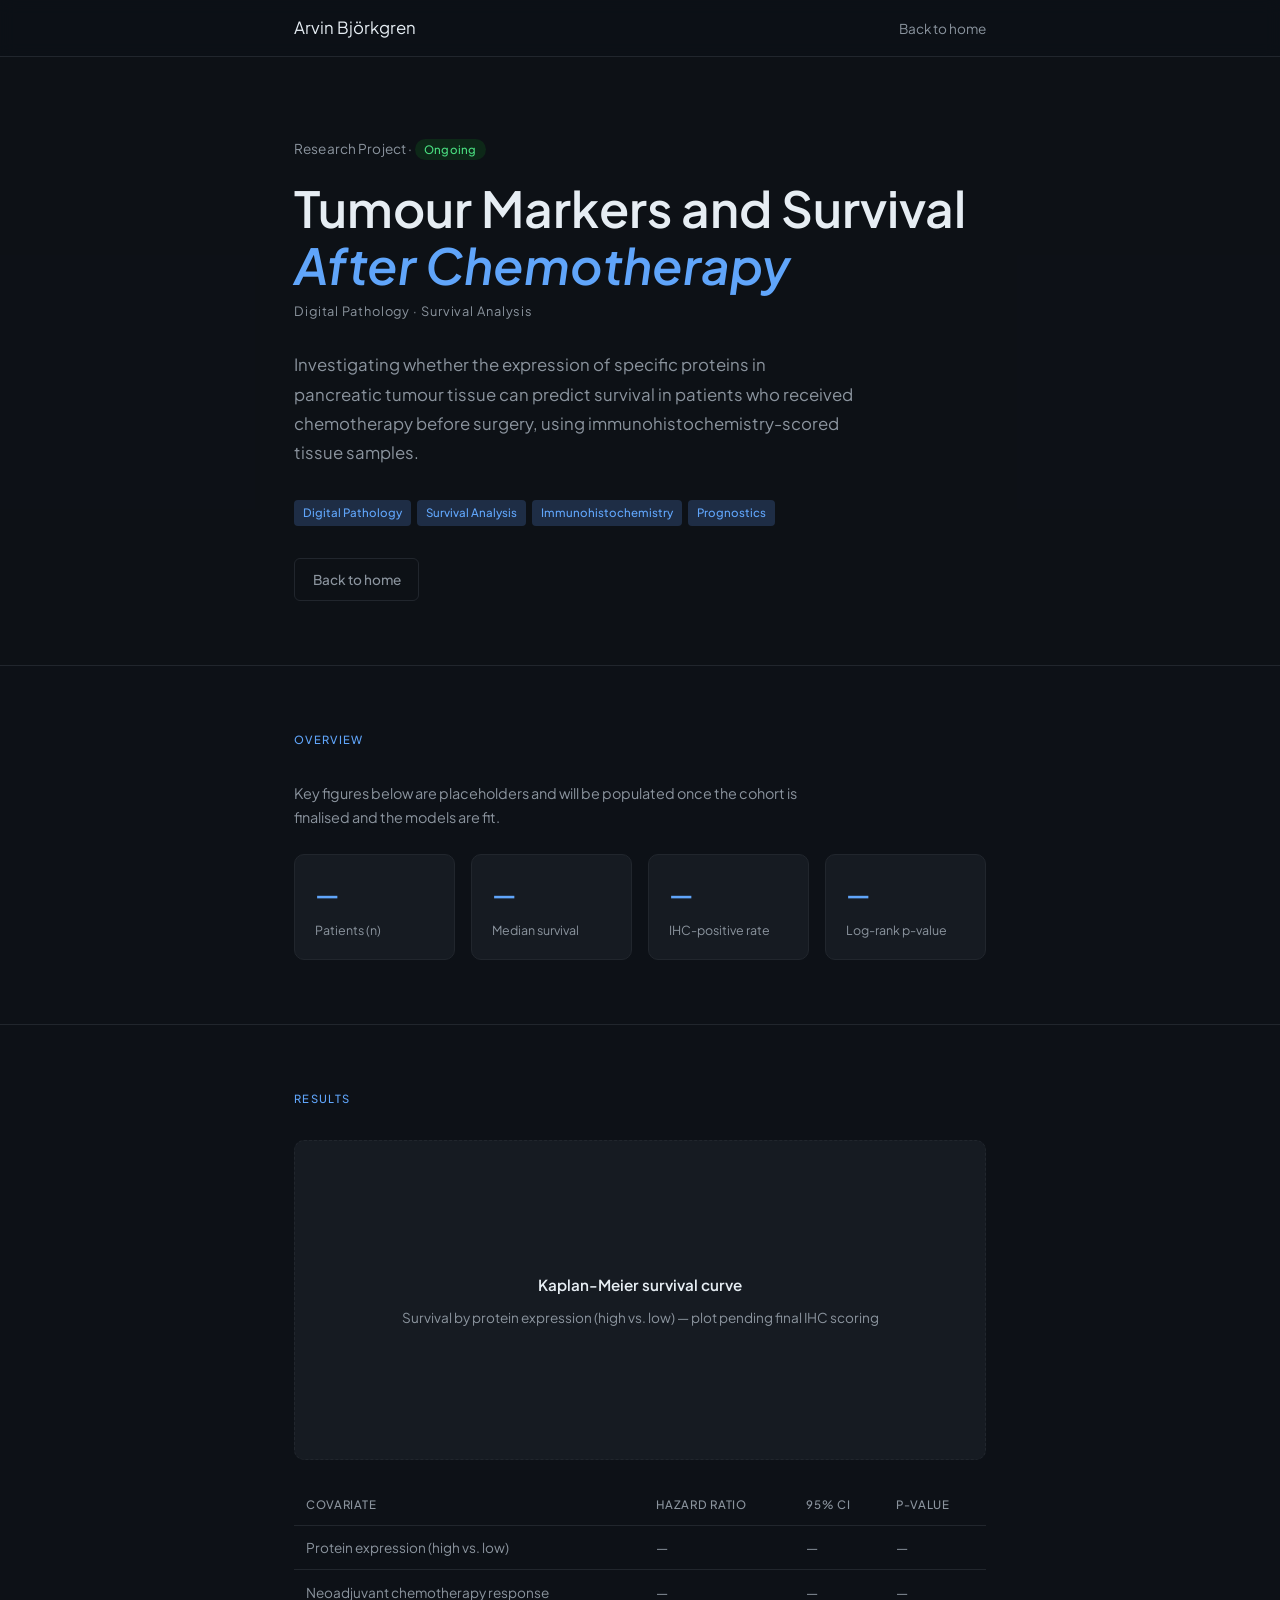
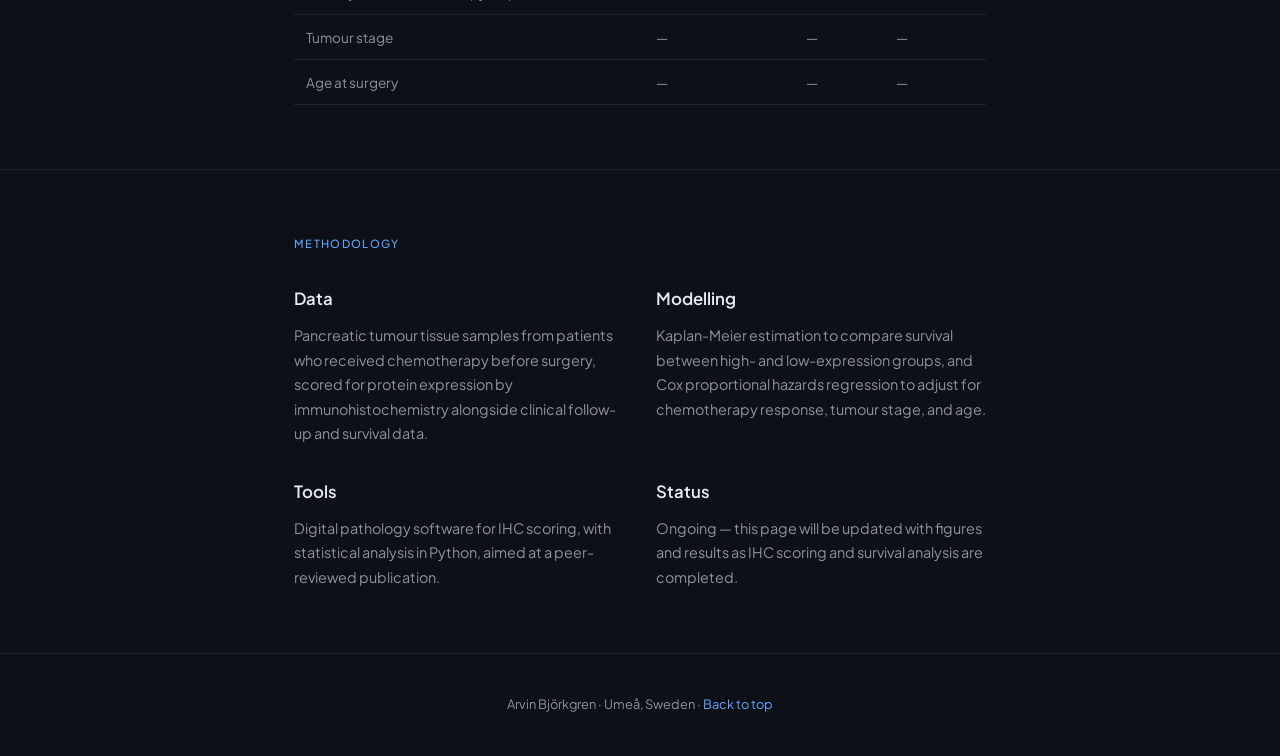
==== survival.html @ aaf2e79c "Added survival.html page." ====
<!DOCTYPE html>
<html lang="en">
<head>
  <meta charset="UTF-8" />
  <meta name="viewport" content="width=device-width, initial-scale=1.0" />
  <title>Arvin Björkgren</title>
  <link rel="preconnect" href="https://fonts.googleapis.com" />
  <link rel="preconnect" href="https://fonts.gstatic.com" crossorigin />
  <link href="https://fonts.googleapis.com/css2?family=Plus+Jakarta+Sans:ital,wght@0,300;0,400;0,500;0,600;1,400&display=swap" rel="stylesheet" />
  <link rel="stylesheet" href="css/style.css" />
</head>
<body>

<!-- ============================================================
     NAV  — edit links to match your sections
     ============================================================ -->
<nav>
  <div class="nav-inner">
    <span class="nav-name">Arvin Björkgren</span>
    <ul class="nav-links">
      <li><a href="index.html">Back to home</a></li>
    </ul>
  </div>
</nav>

<!-- ============================================================
     HERO  — project title and summary
     ============================================================ -->
<section class="hero" id="top">
  <div class="container">
    <div class="hero-inner">
      <div class="hero-text">
        <p class="hero-eyebrow">Research Project · <span class="project-status status-ongoing">Ongoing</span></p>
        <h1>Tumour Markers and Survival <em>After Chemotherapy</em></h1>
        <p class="hero-attr">Digital Pathology · Survival Analysis</p>
        <p class="hero-bio">
          Investigating whether the expression of specific proteins in pancreatic
          tumour tissue can predict survival in patients who received chemotherapy
          before surgery, using immunohistochemistry-scored tissue samples.
        </p>
        <div class="project-tags" style="margin-bottom: 2rem;">
          <span class="tag">Digital Pathology</span>
          <span class="tag">Survival Analysis</span>
          <span class="tag">Immunohistochemistry</span>
          <span class="tag">Prognostics</span>
        </div>
        <div class="hero-links">
          <a class="btn btn-secondary" href="index.html">Back to home</a>
        </div>
      </div>
    </div>
  </div>
</section>

<!-- ============================================================
     OVERVIEW  — headline stats (placeholders until analysis runs)
     ============================================================ -->
<section id="overview">
  <div class="container">
    <p class="section-label">Overview</p>
    <p style="font-size:0.9rem; color:var(--text-muted); max-width:560px;">
      Key figures below are placeholders and will be populated once the
      cohort is finalised and the models are fit.
    </p>
    <div class="stats-grid">
      <div class="stat-card">
        <div class="stat-value">—</div>
        <div class="stat-label">Patients (n)</div>
      </div>
      <div class="stat-card">
        <div class="stat-value">—</div>
        <div class="stat-label">Median survival</div>
      </div>
      <div class="stat-card">
        <div class="stat-value">—</div>
        <div class="stat-label">IHC-positive rate</div>
      </div>
      <div class="stat-card">
        <div class="stat-value">—</div>
        <div class="stat-label">Log-rank p-value</div>
      </div>
    </div>
  </div>
</section>

<!-- ============================================================
     RESULTS  — Kaplan-Meier plot + Cox regression table
     ============================================================ -->
<section id="results">
  <div class="container">
    <p class="section-label">Results</p>

    <div class="plot-placeholder">
      <strong>Kaplan-Meier survival curve</strong>
      <span>Survival by protein expression (high vs. low) — plot pending final IHC scoring</span>
    </div>

    <table class="results-table">
      <thead>
        <tr>
          <th>Covariate</th>
          <th>Hazard ratio</th>
          <th>95% CI</th>
          <th>p-value</th>
        </tr>
      </thead>
      <tbody>
        <tr>
          <td class="muted">Protein expression (high vs. low)</td>
          <td class="muted">—</td>
          <td class="muted">—</td>
          <td class="muted">—</td>
        </tr>
        <tr>
          <td class="muted">Neoadjuvant chemotherapy response</td>
          <td class="muted">—</td>
          <td class="muted">—</td>
          <td class="muted">—</td>
        </tr>
        <tr>
          <td class="muted">Tumour stage</td>
          <td class="muted">—</td>
          <td class="muted">—</td>
          <td class="muted">—</td>
        </tr>
        <tr>
          <td class="muted">Age at surgery</td>
          <td class="muted">—</td>
          <td class="muted">—</td>
          <td class="muted">—</td>
        </tr>
      </tbody>
    </table>
  </div>
</section>

<!-- ============================================================
     METHODOLOGY
     ============================================================ -->
<section id="methodology">
  <div class="container">
    <p class="section-label">Methodology</p>
    <div class="about-grid">
      <div class="about-block">
        <h3>Data</h3>
        <p>
          Pancreatic tumour tissue samples from patients who received
          chemotherapy before surgery, scored for protein expression by
          immunohistochemistry alongside clinical follow-up and survival data.
        </p>
      </div>
      <div class="about-block">
        <h3>Modelling</h3>
        <p>
          Kaplan-Meier estimation to compare survival between high- and
          low-expression groups, and Cox proportional hazards regression to
          adjust for chemotherapy response, tumour stage, and age.
        </p>
      </div>
      <div class="about-block">
        <h3>Tools</h3>
        <p>
          Digital pathology software for IHC scoring, with statistical
          analysis in Python, aimed at a peer-reviewed publication.
        </p>
      </div>
      <div class="about-block">
        <h3>Status</h3>
        <p>
          Ongoing — this page will be updated with figures and results as
          IHC scoring and survival analysis are completed.
        </p>
      </div>
    </div>
  </div>
</section>

<footer>
  <p>Arvin Björkgren · Umeå, Sweden · <a href="#top">Back to top</a></p>
</footer>

</body>
</html>
---- css/style.css ----
/* ============================================================
   EDIT YOUR INFO HERE — all personal content is at the top
   ============================================================ */

/* Colors & fonts — change these to restyle the whole site */
:root {
  --accent:       #60a5fa;   /* cool blue */
  --accent-light: #1e2d45;   /* dark blue tint */
  --text:         #e6edf3;
  --text-muted:   #8b949e;
  --border:       #21262d;
  --bg:           #0d1117;
  --white:        #161b22;   /* card background */
  --font:         'Plus Jakarta Sans', system-ui, sans-serif;
  --max-w:        740px;
}

/* ============================================================
   BASE
   ============================================================ */
*, *::before, *::after { box-sizing: border-box; margin: 0; padding: 0; }

html { font-size: 16px; scroll-behavior: smooth; }

body {
  font-family: var(--font);
  font-weight: 400;
  color: var(--text);
  background: var(--bg);
  line-height: 1.7;
}

a { color: var(--accent); text-decoration: none; }
a:hover { text-decoration: underline; }

/* ============================================================
   LAYOUT
   ============================================================ */
.container {
  max-width: var(--max-w);
  margin: 0 auto;
  padding: 0 1.5rem;
}

section {
  padding: 4rem 0;
  border-bottom: 1px solid var(--border);
}
section:last-child { border-bottom: none; }

.section-label {
  font-family: var(--font);
  font-size: 0.7rem;
  font-weight: 500;
  letter-spacing: 0.12em;
  text-transform: uppercase;
  color: var(--accent);
  margin-bottom: 2rem;
}

/* ============================================================
   NAV
   ============================================================ */
nav {
  position: sticky;
  top: 0;
  background: rgba(13, 17, 23, 0.92);
  backdrop-filter: blur(8px);
  border-bottom: 1px solid var(--border);
  z-index: 100;
}

.nav-inner {
  max-width: var(--max-w);
  margin: 0 auto;
  padding: 0 1.5rem;
  display: flex;
  align-items: center;
  justify-content: space-between;
  height: 56px;
}

.nav-name {
  font-family: var(--font);
  font-size: 1.05rem;
  color: var(--text);
}

.nav-links {
  display: flex;
  gap: 1.75rem;
  list-style: none;
}

.nav-links a {
  font-size: 0.85rem;
  font-weight: 400;
  color: var(--text-muted);
  transition: color 0.15s;
}

.nav-links a:hover {
  color: var(--accent);
  text-decoration: none;
}

/* ============================================================
   HERO
   ============================================================ */
.hero {
  position: relative;
  padding: 5rem 0 4rem;
  border-bottom: 1px solid var(--border);
  background-image: url('../media/background.jpg');
  background-size: cover;
  background-position: center;
}

.hero::before {
  content: '';
  position: absolute;
  inset: 0;
  background: rgba(13, 17, 23, 0.78);
}

.hero .container {
  position: relative;
}

.hero-inner {
  display: flex;
  align-items: center;
  gap: 3.5rem;
}

.hero-text { flex: 1; min-width: 0; }

.profile-img {
  width: 190px;
  height: 190px;
  border-radius: 50%;
  object-fit: cover;
  flex-shrink: 0;
  border: 3px solid rgba(96, 165, 250, 0.45);
  box-shadow:
    0 0 0 7px rgba(96, 165, 250, 0.08),
    0 16px 40px rgba(0, 0, 0, 0.55);
}

@media (max-width: 560px) {
  .hero-inner { flex-direction: column; align-items: flex-start; gap: 1.5rem; }
  .profile-img { display: none; }
  .nav-links { display: none; }
}

.hero-eyebrow {
  font-size: 0.85rem;
  color: var(--text-muted);
  margin-bottom: 1.25rem;
  letter-spacing: 0.01em;
}

.hero h1 {
  font-family: var(--font);
  font-size: clamp(2.2rem, 5vw, 3.1rem);
  font-weight: 600;
  line-height: 1.15;
  color: var(--text);
  margin-bottom: 0.4rem;
}

.hero h1 em {
  font-style: italic;
  color: var(--accent);
}

.hero-attr {
  font-size: 0.8rem;
  font-weight: 400;
  color: var(--text-muted);
  letter-spacing: 0.07em;
  margin-bottom: 1.75rem;
}

.hero-bio {
  font-size: 1.05rem;
  color: var(--text-muted);
  max-width: 560px;
  line-height: 1.75;
  margin-bottom: 2rem;
}

.hero-links {
  display: flex;
  gap: 1rem;
  flex-wrap: wrap;
}

.btn {
  display: inline-flex;
  align-items: center;
  gap: 0.4rem;
  padding: 0.55rem 1.1rem;
  border-radius: 6px;
  font-size: 0.85rem;
  font-weight: 500;
  transition: all 0.15s;
  cursor: pointer;
  border: none;
}

.btn-primary {
  background: var(--accent);
  color: #fff;
}
.btn-primary:hover { background: #3b82f6; text-decoration: none; color: #fff; }

.btn-secondary {
  background: transparent;
  color: var(--text-muted);
  border: 1px solid var(--border);
}
.btn-secondary:hover { border-color: var(--accent); color: var(--accent); text-decoration: none; }

/* ============================================================
   ABOUT
   ============================================================ */
.about-grid {
  display: grid;
  grid-template-columns: 1fr 1fr;
  gap: 2rem;
}

@media (max-width: 560px) { .about-grid { grid-template-columns: 1fr; } }

.about-block h3 {
  font-family: var(--font);
  font-size: 1.05rem;
  font-weight: 600;
  margin-bottom: 0.6rem;
  color: var(--text);
}

.about-block p {
  font-size: 0.9rem;
  color: var(--text-muted);
  line-height: 1.7;
}

/* ============================================================
   PROJECTS
   ============================================================ */
.projects-list {
  display: flex;
  flex-direction: column;
  gap: 1.25rem;
}

.project-card {
  background: var(--bg);
  border: 1px solid var(--border);
  border-radius: 10px;
  padding: 1.4rem 1.5rem;
  transition: border-color 0.15s, box-shadow 0.15s;
  display: block;
  text-decoration: none;
}

.project-card:hover {
  text-decoration: none;
}

.project-card:hover {
  border-color: var(--accent);
  box-shadow: 0 2px 12px rgba(96, 165, 250, 0.1);
}

.project-header {
  display: flex;
  align-items: flex-start;
  justify-content: space-between;
  gap: 1rem;
  margin-bottom: 0.5rem;
}

.project-title {
  font-family: var(--font);
  font-size: 1rem;
  font-weight: 600;
  color: var(--text);
}

.project-status {
  font-size: 0.72rem;
  font-weight: 500;
  padding: 0.2rem 0.6rem;
  border-radius: 20px;
  white-space: nowrap;
  flex-shrink: 0;
}

.status-ongoing  { background: #0d2818; color: #4ade80; }
.status-complete { background: #1c1c1c; color: #9ca3af; }
.status-planned  { background: #2a1f0a; color: #fbbf24; }

.project-desc {
  font-size: 0.88rem;
  color: var(--text-muted);
  margin-bottom: 0.9rem;
  line-height: 1.65;
}

.project-tags {
  display: flex;
  flex-wrap: wrap;
  gap: 0.4rem;
}

.tag {
  font-size: 0.72rem;
  font-weight: 500;
  padding: 0.2rem 0.55rem;
  border-radius: 4px;
  background: var(--accent-light);
  color: var(--accent);
}

.project-link {
  font-size: 0.82rem;
  color: var(--accent);
  margin-top: 0.8rem;
  display: inline-block;
}
.project-link:hover { text-decoration: none; }

/* ============================================================
   CV / TIMELINE
   ============================================================ */
.cv-section { margin-bottom: 2.5rem; }

.cv-section-title {
  font-size: 0.78rem;
  font-weight: 500;
  letter-spacing: 0.08em;
  text-transform: uppercase;
  color: var(--text-muted);
  margin-bottom: 1rem;
  padding-bottom: 0.5rem;
  border-bottom: 1px solid var(--border);
}

.cv-entry {
  display: grid;
  grid-template-columns: 130px 1fr;
  gap: 0.75rem 1.25rem;
  margin-bottom: 1.25rem;
}

@media (max-width: 480px) {
  .cv-entry { grid-template-columns: 1fr; }
}

.cv-year {
  font-size: 0.8rem;
  color: var(--text-muted);
  padding-top: 0.1rem;
}

.cv-title {
  font-size: 0.95rem;
  font-weight: 500;
  color: var(--text);
  margin-bottom: 0.15rem;
}

.cv-subtitle {
  font-size: 0.83rem;
  color: var(--text-muted);
}

/* ============================================================
   SKILLS
   ============================================================ */
.skills-grid {
  display: grid;
  grid-template-columns: repeat(auto-fit, minmax(160px, 1fr));
  gap: 0.75rem;
}

.skill-item {
  font-size: 0.85rem;
  color: var(--text-muted);
  display: flex;
  align-items: center;
  gap: 0.5rem;
}

.skill-dot {
  width: 6px;
  height: 6px;
  border-radius: 50%;
  background: var(--accent);
  flex-shrink: 0;
}

/* ============================================================
   CONTACT
   ============================================================ */
.contact-links {
  display: flex;
  flex-direction: column;
  gap: 0.75rem;
}

.contact-row {
  display: flex;
  align-items: center;
  gap: 0.75rem;
  font-size: 0.9rem;
  color: var(--text-muted);
}

.contact-row svg {
  width: 18px;
  height: 18px;
  stroke: var(--accent);
  flex-shrink: 0;
}

/* ============================================================
   DASHBOARD (stat cards, plot placeholder, results table)
   ============================================================ */
.stats-grid {
  display: grid;
  grid-template-columns: repeat(auto-fit, minmax(150px, 1fr));
  gap: 1rem;
  margin-top: 1.5rem;
}

.stat-card {
  background: var(--white);
  border: 1px solid var(--border);
  border-radius: 10px;
  padding: 1.1rem 1.25rem;
}

.stat-value {
  font-family: var(--font);
  font-size: 1.6rem;
  font-weight: 600;
  color: var(--accent);
  margin-bottom: 0.3rem;
}

.stat-label {
  font-size: 0.78rem;
  color: var(--text-muted);
}

.plot-placeholder {
  display: flex;
  flex-direction: column;
  align-items: center;
  justify-content: center;
  gap: 0.5rem;
  min-height: 320px;
  background: var(--white);
  border: 1px dashed var(--border);
  border-radius: 10px;
  padding: 2rem;
  text-align: center;
  color: var(--text-muted);
  font-size: 0.85rem;
}

.plot-placeholder strong {
  color: var(--text);
  font-family: var(--font);
  font-weight: 600;
  font-size: 0.95rem;
}

.results-table {
  width: 100%;
  border-collapse: collapse;
  margin-top: 1.5rem;
  font-size: 0.85rem;
}

.results-table th,
.results-table td {
  text-align: left;
  padding: 0.65rem 0.75rem;
  border-bottom: 1px solid var(--border);
}

.results-table th {
  font-size: 0.72rem;
  font-weight: 500;
  letter-spacing: 0.06em;
  text-transform: uppercase;
  color: var(--text-muted);
}

.results-table td {
  color: var(--text);
}

.results-table td.muted {
  color: var(--text-muted);
}

/* ============================================================
   FOOTER
   ============================================================ */
footer {
  text-align: center;
  padding: 2.5rem 1rem;
  font-size: 0.8rem;
  color: var(--text-muted);
}
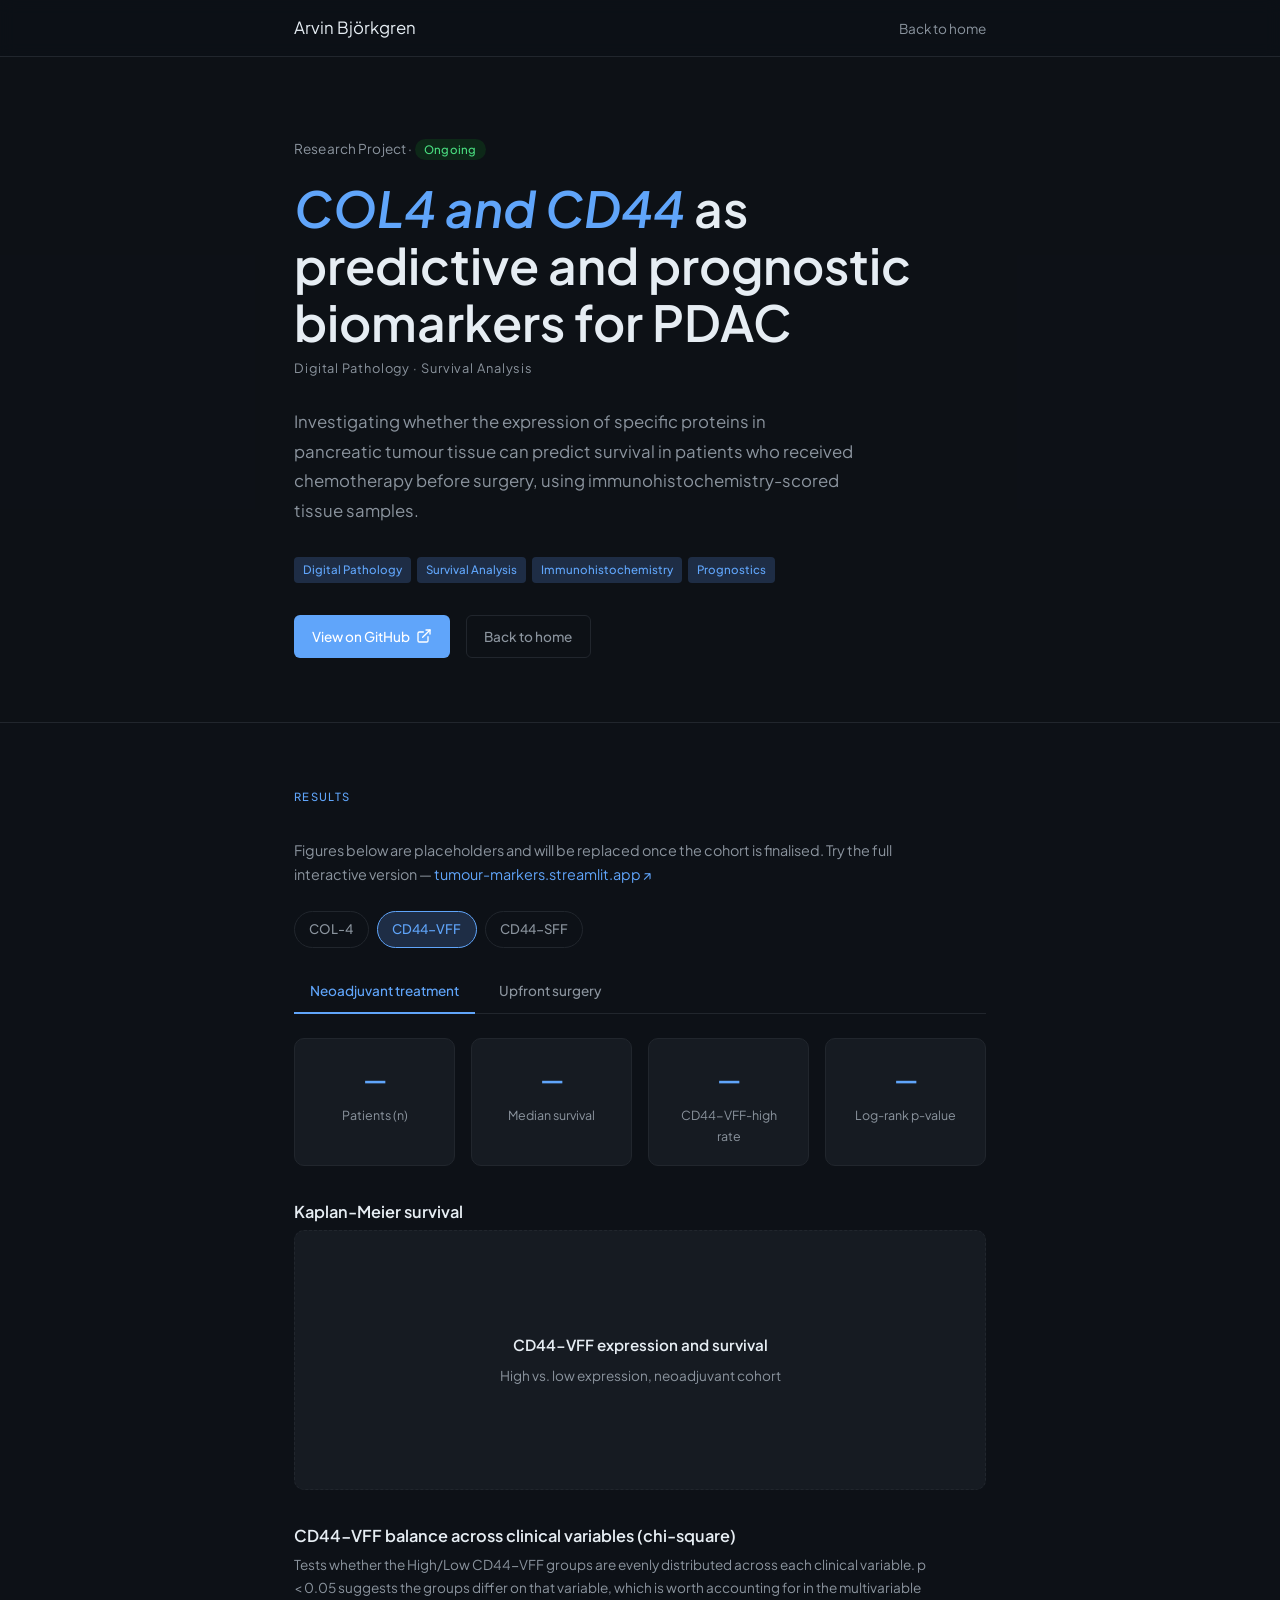
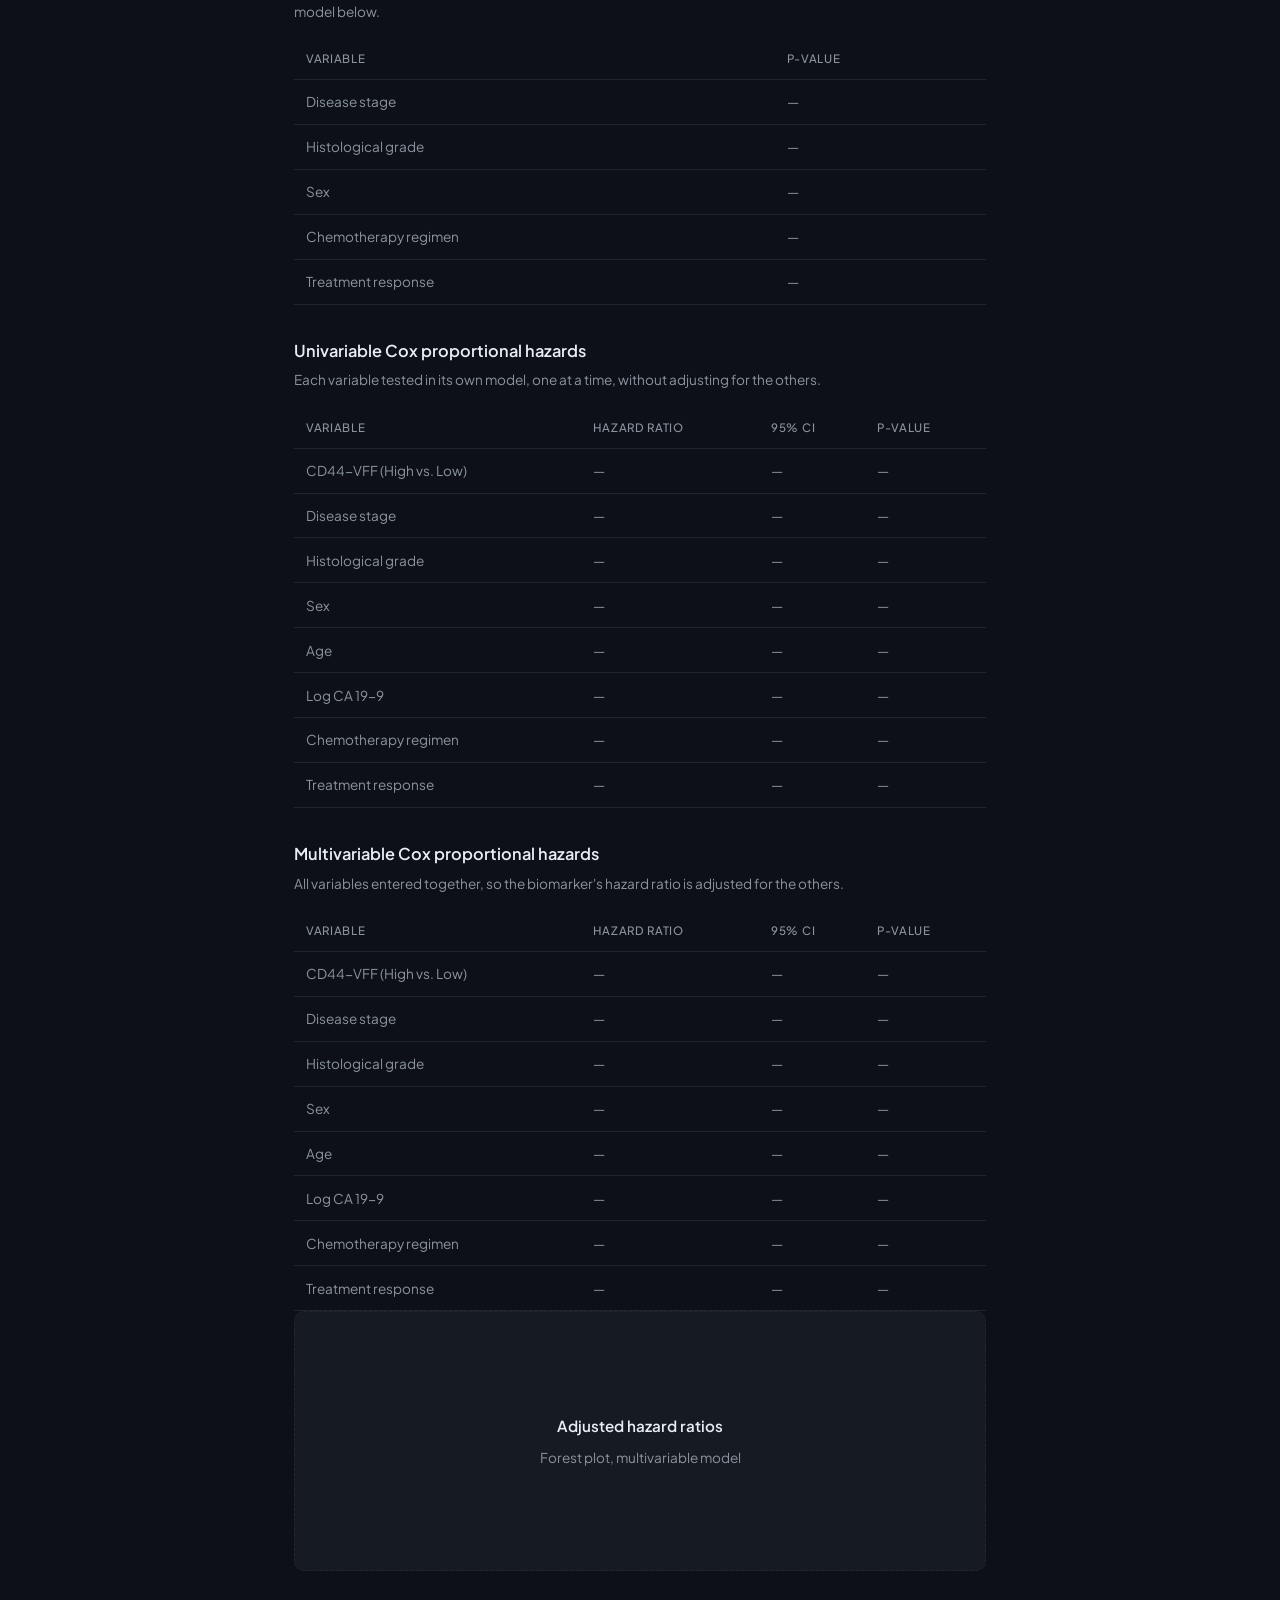
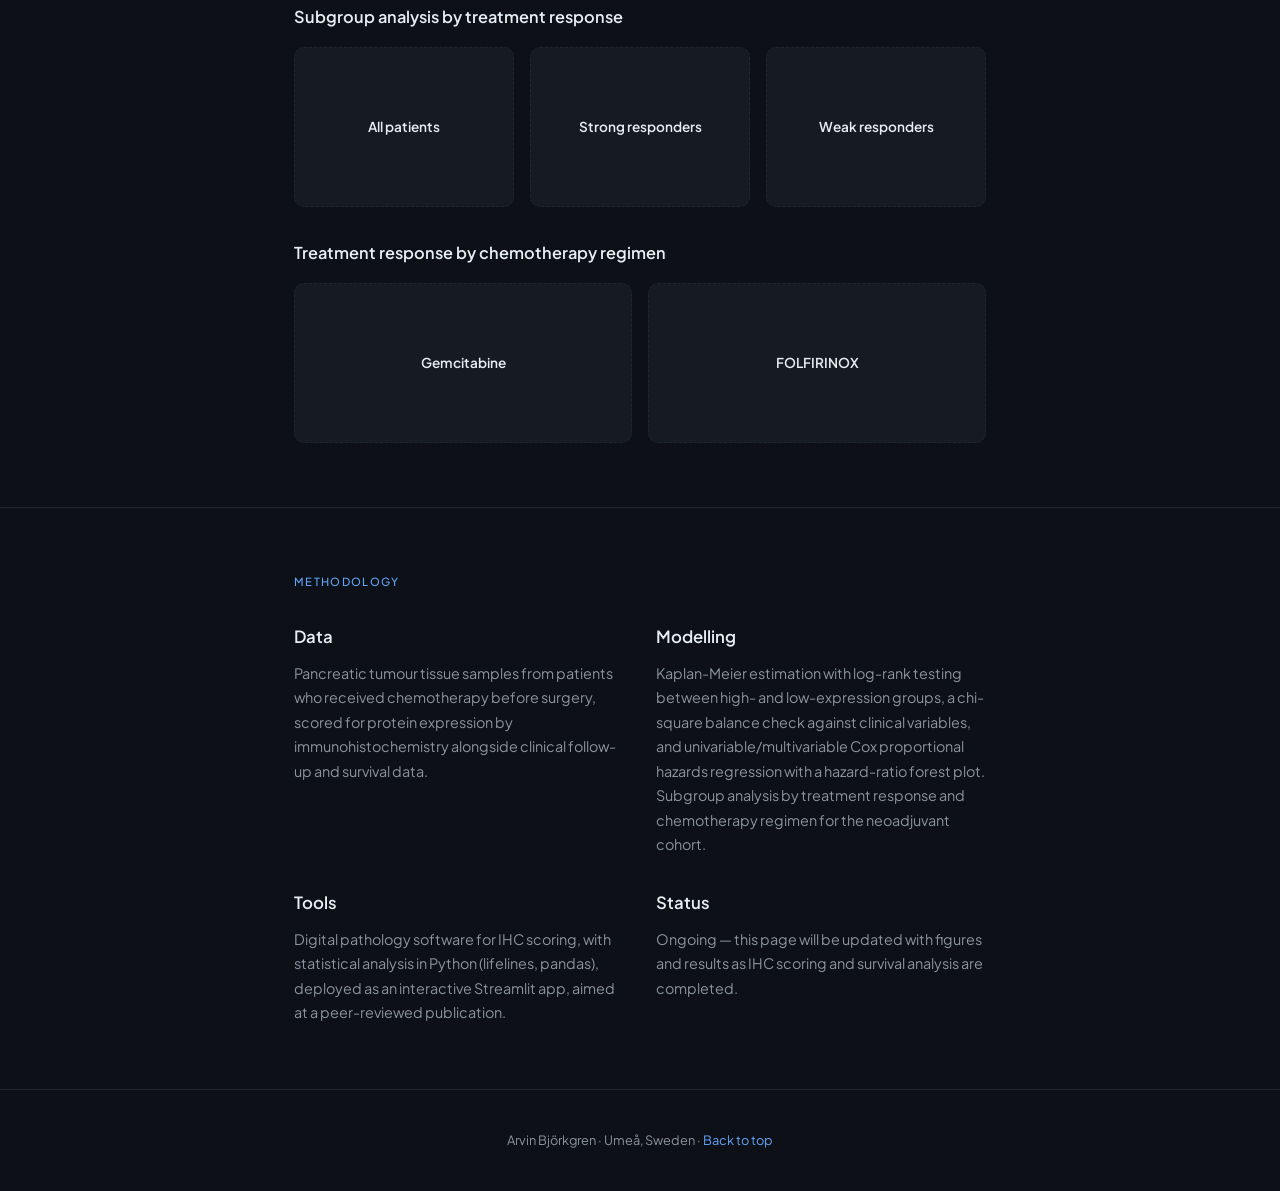
==== commit e6f075be: "Added new project: COL4 and CD44 as predictive and prognostic biomarkers for PDAC." ====
--- a/survival.html
+++ b/survival.html
@@ -31,7 +31,7 @@
     <div class="hero-inner">
       <div class="hero-text">
         <p class="hero-eyebrow">Research Project · <span class="project-status status-ongoing">Ongoing</span></p>
-        <h1>Tumour Markers and Survival <em>After Chemotherapy</em></h1>
+        <h1><em>COL4 and CD44</em> as predictive and prognostic biomarkers for PDAC</h1>
         <p class="hero-attr">Digital Pathology · Survival Analysis</p>
         <p class="hero-bio">
           Investigating whether the expression of specific proteins in pancreatic
@@ -45,6 +45,13 @@
           <span class="tag">Prognostics</span>
         </div>
         <div class="hero-links">
+          <a class="btn btn-primary" href="https://github.com/Ardvino/Tumour-Markers-and-Survival-After-Chemotherapy" target="_blank">View on GitHub
+            <svg xmlns="http://www.w3.org/2000/svg" width="16" height="16" viewBox="0 0 24 24" fill="none" stroke="currentColor" stroke-width="2" stroke-linecap="round" stroke-linejoin="round">
+              <path d="M18 13v6a2 2 0 0 1-2 2H5a2 2 0 0 1-2-2V8a2 2 0 0 1 2-2h6"></path>
+              <polyline points="15 3 21 3 21 9"></polyline>
+              <line x1="10" y1="14" x2="21" y2="3"></line>
+            </svg>
+          </a>
           <a class="btn btn-secondary" href="index.html">Back to home</a>
         </div>
       </div>
@@ -53,84 +60,479 @@
 </section>
 
 <!-- ============================================================
-     OVERVIEW  — headline stats (placeholders until analysis runs)
-     ============================================================ -->
-<section id="overview">
-  <div class="container">
-    <p class="section-label">Overview</p>
-    <p style="font-size:0.9rem; color:var(--text-muted); max-width:560px;">
-      Key figures below are placeholders and will be populated once the
-      cohort is finalised and the models are fit.
-    </p>
-    <div class="stats-grid">
-      <div class="stat-card">
-        <div class="stat-value">—</div>
-        <div class="stat-label">Patients (n)</div>
-      </div>
-      <div class="stat-card">
-        <div class="stat-value">—</div>
-        <div class="stat-label">Median survival</div>
-      </div>
-      <div class="stat-card">
-        <div class="stat-value">—</div>
-        <div class="stat-label">IHC-positive rate</div>
-      </div>
-      <div class="stat-card">
-        <div class="stat-value">—</div>
-        <div class="stat-label">Log-rank p-value</div>
-      </div>
-    </div>
-  </div>
-</section>
-
-<!-- ============================================================
-     RESULTS  — Kaplan-Meier plot + Cox regression table
+     RESULTS  — mirrors the tabs/sections of the Streamlit app,
+     hard-coded here so it renders instantly with no embed. Swap the
+     "—" placeholders for real figures once the study is done, or
+     replace a .plot-placeholder with an <img> of the exported plot.
      ============================================================ -->
 <section id="results">
   <div class="container">
     <p class="section-label">Results</p>
-
-    <div class="plot-placeholder">
-      <strong>Kaplan-Meier survival curve</strong>
-      <span>Survival by protein expression (high vs. low) — plot pending final IHC scoring</span>
+    <p style="font-size:0.9rem; color:var(--text-muted); max-width:620px;">
+      Figures below are placeholders and will be replaced once the cohort
+      is finalised. Try the full interactive version —
+      <a href="https://tumour-markers.streamlit.app/" target="_blank" rel="noopener">tumour-markers.streamlit.app ↗</a>
+    <br><br></p>
+
+    <div class="tabs">
+      <input type="radio" name="biomarker" id="bm-vff" checked>
+      <input type="radio" name="biomarker" id="bm-col4">
+      <input type="radio" name="biomarker" id="bm-sff">
+      <input type="radio" name="cohort-tabs" id="tab-neo" checked>
+      <input type="radio" name="cohort-tabs" id="tab-upfront">
+
+      <div class="bm-nav">
+        <label for="bm-col4">COL-4</label>
+        <label for="bm-vff">CD44-VFF</label>
+        <label for="bm-sff">CD44-SFF</label>
+      </div>
+
+      <div class="tabs-nav">
+        <label for="tab-neo">Neoadjuvant treatment</label>
+        <label for="tab-upfront">Upfront surgery</label>
+      </div>
+
+      <div class="tab-content">
+        <!-- ============ CD44-VFF — NEOADJUVANT ============ -->
+        <div class="tab-panel" id="panel-vff-neo">
+
+          <div class="stats-grid">
+            <div class="stat-card"><div class="stat-value">—</div><div class="stat-label">Patients (n)</div></div>
+            <div class="stat-card"><div class="stat-value">—</div><div class="stat-label">Median survival</div></div>
+            <div class="stat-card"><div class="stat-value">—</div><div class="stat-label">CD44-VFF-high rate</div></div>
+            <div class="stat-card"><div class="stat-value">—</div><div class="stat-label">Log-rank p-value</div></div>
+          </div>
+
+          <p class="cohort-subheading">Kaplan-Meier survival</p>
+          <div class="plot-placeholder">
+            <strong>CD44-VFF expression and survival</strong>
+            <span>High vs. low expression, neoadjuvant cohort</span>
+          </div>
+
+          <p class="cohort-subheading">CD44-VFF balance across clinical variables (chi-square)</p>
+          <p class="cohort-caption">
+            Tests whether the High/Low CD44-VFF groups are evenly distributed across each
+            clinical variable. p &lt; 0.05 suggests the groups differ on that variable, which is
+            worth accounting for in the multivariable model below.
+          </p>
+          <table class="results-table">
+            <thead><tr><th>Variable</th><th>p-value</th></tr></thead>
+            <tbody>
+              <tr><td class="muted">Disease stage</td><td class="muted">—</td></tr>
+              <tr><td class="muted">Histological grade</td><td class="muted">—</td></tr>
+              <tr><td class="muted">Sex</td><td class="muted">—</td></tr>
+              <tr><td class="muted">Chemotherapy regimen</td><td class="muted">—</td></tr>
+              <tr><td class="muted">Treatment response</td><td class="muted">—</td></tr>
+            </tbody>
+          </table>
+
+          <p class="cohort-subheading">Univariable Cox proportional hazards</p>
+          <p class="cohort-caption">Each variable tested in its own model, one at a time, without adjusting for the others.</p>
+          <table class="results-table">
+            <thead><tr><th>Variable</th><th>Hazard ratio</th><th>95% CI</th><th>p-value</th></tr></thead>
+            <tbody>
+              <tr><td class="muted">CD44-VFF (High vs. Low)</td><td class="muted">—</td><td class="muted">—</td><td class="muted">—</td></tr>
+              <tr><td class="muted">Disease stage</td><td class="muted">—</td><td class="muted">—</td><td class="muted">—</td></tr>
+              <tr><td class="muted">Histological grade</td><td class="muted">—</td><td class="muted">—</td><td class="muted">—</td></tr>
+              <tr><td class="muted">Sex</td><td class="muted">—</td><td class="muted">—</td><td class="muted">—</td></tr>
+              <tr><td class="muted">Age</td><td class="muted">—</td><td class="muted">—</td><td class="muted">—</td></tr>
+              <tr><td class="muted">Log CA 19-9</td><td class="muted">—</td><td class="muted">—</td><td class="muted">—</td></tr>
+              <tr><td class="muted">Chemotherapy regimen</td><td class="muted">—</td><td class="muted">—</td><td class="muted">—</td></tr>
+              <tr><td class="muted">Treatment response</td><td class="muted">—</td><td class="muted">—</td><td class="muted">—</td></tr>
+            </tbody>
+          </table>
+
+          <p class="cohort-subheading">Multivariable Cox proportional hazards</p>
+          <p class="cohort-caption">All variables entered together, so the biomarker's hazard ratio is adjusted for the others.</p>
+          <table class="results-table">
+            <thead><tr><th>Variable</th><th>Hazard ratio</th><th>95% CI</th><th>p-value</th></tr></thead>
+            <tbody>
+              <tr><td class="muted">CD44-VFF (High vs. Low)</td><td class="muted">—</td><td class="muted">—</td><td class="muted">—</td></tr>
+              <tr><td class="muted">Disease stage</td><td class="muted">—</td><td class="muted">—</td><td class="muted">—</td></tr>
+              <tr><td class="muted">Histological grade</td><td class="muted">—</td><td class="muted">—</td><td class="muted">—</td></tr>
+              <tr><td class="muted">Sex</td><td class="muted">—</td><td class="muted">—</td><td class="muted">—</td></tr>
+              <tr><td class="muted">Age</td><td class="muted">—</td><td class="muted">—</td><td class="muted">—</td></tr>
+              <tr><td class="muted">Log CA 19-9</td><td class="muted">—</td><td class="muted">—</td><td class="muted">—</td></tr>
+              <tr><td class="muted">Chemotherapy regimen</td><td class="muted">—</td><td class="muted">—</td><td class="muted">—</td></tr>
+              <tr><td class="muted">Treatment response</td><td class="muted">—</td><td class="muted">—</td><td class="muted">—</td></tr>
+            </tbody>
+          </table>
+          <div class="plot-placeholder">
+            <strong>Adjusted hazard ratios</strong>
+            <span>Forest plot, multivariable model</span>
+          </div>
+
+          <p class="cohort-subheading">Subgroup analysis by treatment response</p>
+          <div class="plot-row">
+            <div class="plot-placeholder plot-placeholder-sm"><strong>All patients</strong></div>
+            <div class="plot-placeholder plot-placeholder-sm"><strong>Strong responders</strong></div>
+            <div class="plot-placeholder plot-placeholder-sm"><strong>Weak responders</strong></div>
+          </div>
+
+          <p class="cohort-subheading">Treatment response by chemotherapy regimen</p>
+          <div class="plot-row">
+            <div class="plot-placeholder plot-placeholder-sm"><strong>Gemcitabine</strong></div>
+            <div class="plot-placeholder plot-placeholder-sm"><strong>FOLFIRINOX</strong></div>
+          </div>
+        </div>
+
+        <!-- ============ CD44-VFF — UPFRONT SURGERY ============ -->
+        <div class="tab-panel" id="panel-vff-upfront">
+
+          <div class="stats-grid">
+            <div class="stat-card"><div class="stat-value">—</div><div class="stat-label">Patients (n)</div></div>
+            <div class="stat-card"><div class="stat-value">—</div><div class="stat-label">Median survival</div></div>
+            <div class="stat-card"><div class="stat-value">—</div><div class="stat-label">CD44-VFF-high rate</div></div>
+            <div class="stat-card"><div class="stat-value">—</div><div class="stat-label">Log-rank p-value</div></div>
+          </div>
+
+          <p class="cohort-subheading">Kaplan-Meier survival</p>
+          <div class="plot-placeholder">
+            <strong>CD44-VFF expression and survival</strong>
+            <span>High vs. low expression, upfront surgery cohort</span>
+          </div>
+
+          <p class="cohort-subheading">CD44-VFF balance across clinical variables (chi-square)</p>
+          <p class="cohort-caption">
+            Tests whether the High/Low CD44-VFF groups are evenly distributed across each
+            clinical variable. p &lt; 0.05 suggests the groups differ on that variable, which is
+            worth accounting for in the multivariable model below.
+          </p>
+          <table class="results-table">
+            <thead><tr><th>Variable</th><th>p-value</th></tr></thead>
+            <tbody>
+              <tr><td class="muted">Disease stage</td><td class="muted">—</td></tr>
+              <tr><td class="muted">Histological grade</td><td class="muted">—</td></tr>
+              <tr><td class="muted">Sex</td><td class="muted">—</td></tr>
+            </tbody>
+          </table>
+
+          <p class="cohort-subheading">Univariable Cox proportional hazards</p>
+          <p class="cohort-caption">Each variable tested in its own model, one at a time, without adjusting for the others.</p>
+          <table class="results-table">
+            <thead><tr><th>Variable</th><th>Hazard ratio</th><th>95% CI</th><th>p-value</th></tr></thead>
+            <tbody>
+              <tr><td class="muted">CD44-VFF (High vs. Low)</td><td class="muted">—</td><td class="muted">—</td><td class="muted">—</td></tr>
+              <tr><td class="muted">Disease stage</td><td class="muted">—</td><td class="muted">—</td><td class="muted">—</td></tr>
+              <tr><td class="muted">Histological grade</td><td class="muted">—</td><td class="muted">—</td><td class="muted">—</td></tr>
+              <tr><td class="muted">Sex</td><td class="muted">—</td><td class="muted">—</td><td class="muted">—</td></tr>
+              <tr><td class="muted">Age</td><td class="muted">—</td><td class="muted">—</td><td class="muted">—</td></tr>
+              <tr><td class="muted">Log CA 19-9</td><td class="muted">—</td><td class="muted">—</td><td class="muted">—</td></tr>
+            </tbody>
+          </table>
+
+          <p class="cohort-subheading">Multivariable Cox proportional hazards</p>
+          <p class="cohort-caption">All variables entered together, so the biomarker's hazard ratio is adjusted for the others.</p>
+          <table class="results-table">
+            <thead><tr><th>Variable</th><th>Hazard ratio</th><th>95% CI</th><th>p-value</th></tr></thead>
+            <tbody>
+              <tr><td class="muted">CD44-VFF (High vs. Low)</td><td class="muted">—</td><td class="muted">—</td><td class="muted">—</td></tr>
+              <tr><td class="muted">Disease stage</td><td class="muted">—</td><td class="muted">—</td><td class="muted">—</td></tr>
+              <tr><td class="muted">Histological grade</td><td class="muted">—</td><td class="muted">—</td><td class="muted">—</td></tr>
+              <tr><td class="muted">Sex</td><td class="muted">—</td><td class="muted">—</td><td class="muted">—</td></tr>
+              <tr><td class="muted">Age</td><td class="muted">—</td><td class="muted">—</td><td class="muted">—</td></tr>
+              <tr><td class="muted">Log CA 19-9</td><td class="muted">—</td><td class="muted">—</td><td class="muted">—</td></tr>
+            </tbody>
+          </table>
+          <div class="plot-placeholder">
+            <strong>Adjusted hazard ratios</strong>
+            <span>Forest plot, multivariable model</span>
+          </div>
+        </div>
+        <!-- ============ COL-4 — NEOADJUVANT ============ -->
+        <div class="tab-panel" id="panel-col4-neo">
+
+          <div class="stats-grid">
+            <div class="stat-card"><div class="stat-value">—</div><div class="stat-label">Patients (n)</div></div>
+            <div class="stat-card"><div class="stat-value">—</div><div class="stat-label">Median survival</div></div>
+            <div class="stat-card"><div class="stat-value">—</div><div class="stat-label">COL-4-high rate</div></div>
+            <div class="stat-card"><div class="stat-value">—</div><div class="stat-label">Log-rank p-value</div></div>
+          </div>
+
+          <p class="cohort-subheading">Kaplan-Meier survival</p>
+          <div class="plot-placeholder">
+            <strong>COL-4 expression and survival</strong>
+            <span>High vs. low expression, neoadjuvant cohort</span>
+          </div>
+
+          <p class="cohort-subheading">COL-4 balance across clinical variables (chi-square)</p>
+          <p class="cohort-caption">
+            Tests whether the High/Low COL-4 groups are evenly distributed across each
+            clinical variable. p &lt; 0.05 suggests the groups differ on that variable, which is
+            worth accounting for in the multivariable model below.
+          </p>
+          <table class="results-table">
+            <thead><tr><th>Variable</th><th>p-value</th></tr></thead>
+            <tbody>
+              <tr><td class="muted">Disease stage</td><td class="muted">—</td></tr>
+              <tr><td class="muted">Histological grade</td><td class="muted">—</td></tr>
+              <tr><td class="muted">Sex</td><td class="muted">—</td></tr>
+              <tr><td class="muted">Chemotherapy regimen</td><td class="muted">—</td></tr>
+              <tr><td class="muted">Treatment response</td><td class="muted">—</td></tr>
+            </tbody>
+          </table>
+
+          <p class="cohort-subheading">Univariable Cox proportional hazards</p>
+          <p class="cohort-caption">Each variable tested in its own model, one at a time, without adjusting for the others.</p>
+          <table class="results-table">
+            <thead><tr><th>Variable</th><th>Hazard ratio</th><th>95% CI</th><th>p-value</th></tr></thead>
+            <tbody>
+              <tr><td class="muted">COL-4 (High vs. Low)</td><td class="muted">—</td><td class="muted">—</td><td class="muted">—</td></tr>
+              <tr><td class="muted">Disease stage</td><td class="muted">—</td><td class="muted">—</td><td class="muted">—</td></tr>
+              <tr><td class="muted">Histological grade</td><td class="muted">—</td><td class="muted">—</td><td class="muted">—</td></tr>
+              <tr><td class="muted">Sex</td><td class="muted">—</td><td class="muted">—</td><td class="muted">—</td></tr>
+              <tr><td class="muted">Age</td><td class="muted">—</td><td class="muted">—</td><td class="muted">—</td></tr>
+              <tr><td class="muted">Log CA 19-9</td><td class="muted">—</td><td class="muted">—</td><td class="muted">—</td></tr>
+              <tr><td class="muted">Chemotherapy regimen</td><td class="muted">—</td><td class="muted">—</td><td class="muted">—</td></tr>
+              <tr><td class="muted">Treatment response</td><td class="muted">—</td><td class="muted">—</td><td class="muted">—</td></tr>
+            </tbody>
+          </table>
+
+          <p class="cohort-subheading">Multivariable Cox proportional hazards</p>
+          <p class="cohort-caption">All variables entered together, so the biomarker's hazard ratio is adjusted for the others.</p>
+          <table class="results-table">
+            <thead><tr><th>Variable</th><th>Hazard ratio</th><th>95% CI</th><th>p-value</th></tr></thead>
+            <tbody>
+              <tr><td class="muted">COL-4 (High vs. Low)</td><td class="muted">—</td><td class="muted">—</td><td class="muted">—</td></tr>
+              <tr><td class="muted">Disease stage</td><td class="muted">—</td><td class="muted">—</td><td class="muted">—</td></tr>
+              <tr><td class="muted">Histological grade</td><td class="muted">—</td><td class="muted">—</td><td class="muted">—</td></tr>
+              <tr><td class="muted">Sex</td><td class="muted">—</td><td class="muted">—</td><td class="muted">—</td></tr>
+              <tr><td class="muted">Age</td><td class="muted">—</td><td class="muted">—</td><td class="muted">—</td></tr>
+              <tr><td class="muted">Log CA 19-9</td><td class="muted">—</td><td class="muted">—</td><td class="muted">—</td></tr>
+              <tr><td class="muted">Chemotherapy regimen</td><td class="muted">—</td><td class="muted">—</td><td class="muted">—</td></tr>
+              <tr><td class="muted">Treatment response</td><td class="muted">—</td><td class="muted">—</td><td class="muted">—</td></tr>
+            </tbody>
+          </table>
+          <div class="plot-placeholder">
+            <strong>Adjusted hazard ratios</strong>
+            <span>Forest plot, multivariable model</span>
+          </div>
+
+          <p class="cohort-subheading">Subgroup analysis by treatment response</p>
+          <div class="plot-row">
+            <div class="plot-placeholder plot-placeholder-sm"><strong>All patients</strong></div>
+            <div class="plot-placeholder plot-placeholder-sm"><strong>Strong responders</strong></div>
+            <div class="plot-placeholder plot-placeholder-sm"><strong>Weak responders</strong></div>
+          </div>
+
+          <p class="cohort-subheading">Treatment response by chemotherapy regimen</p>
+          <div class="plot-row">
+            <div class="plot-placeholder plot-placeholder-sm"><strong>Gemcitabine</strong></div>
+            <div class="plot-placeholder plot-placeholder-sm"><strong>FOLFIRINOX</strong></div>
+          </div>
+        </div>
+
+        <!-- ============ COL-4 — UPFRONT SURGERY ============ -->
+        <div class="tab-panel" id="panel-col4-upfront">
+
+          <div class="stats-grid">
+            <div class="stat-card"><div class="stat-value">—</div><div class="stat-label">Patients (n)</div></div>
+            <div class="stat-card"><div class="stat-value">—</div><div class="stat-label">Median survival</div></div>
+            <div class="stat-card"><div class="stat-value">—</div><div class="stat-label">COL-4-high rate</div></div>
+            <div class="stat-card"><div class="stat-value">—</div><div class="stat-label">Log-rank p-value</div></div>
+          </div>
+
+          <p class="cohort-subheading">Kaplan-Meier survival</p>
+          <div class="plot-placeholder">
+            <strong>COL-4 expression and survival</strong>
+            <span>High vs. low expression, upfront surgery cohort</span>
+          </div>
+
+          <p class="cohort-subheading">COL-4 balance across clinical variables (chi-square)</p>
+          <p class="cohort-caption">
+            Tests whether the High/Low COL-4 groups are evenly distributed across each
+            clinical variable. p &lt; 0.05 suggests the groups differ on that variable, which is
+            worth accounting for in the multivariable model below.
+          </p>
+          <table class="results-table">
+            <thead><tr><th>Variable</th><th>p-value</th></tr></thead>
+            <tbody>
+              <tr><td class="muted">Disease stage</td><td class="muted">—</td></tr>
+              <tr><td class="muted">Histological grade</td><td class="muted">—</td></tr>
+              <tr><td class="muted">Sex</td><td class="muted">—</td></tr>
+            </tbody>
+          </table>
+
+          <p class="cohort-subheading">Univariable Cox proportional hazards</p>
+          <p class="cohort-caption">Each variable tested in its own model, one at a time, without adjusting for the others.</p>
+          <table class="results-table">
+            <thead><tr><th>Variable</th><th>Hazard ratio</th><th>95% CI</th><th>p-value</th></tr></thead>
+            <tbody>
+              <tr><td class="muted">COL-4 (High vs. Low)</td><td class="muted">—</td><td class="muted">—</td><td class="muted">—</td></tr>
+              <tr><td class="muted">Disease stage</td><td class="muted">—</td><td class="muted">—</td><td class="muted">—</td></tr>
+              <tr><td class="muted">Histological grade</td><td class="muted">—</td><td class="muted">—</td><td class="muted">—</td></tr>
+              <tr><td class="muted">Sex</td><td class="muted">—</td><td class="muted">—</td><td class="muted">—</td></tr>
+              <tr><td class="muted">Age</td><td class="muted">—</td><td class="muted">—</td><td class="muted">—</td></tr>
+              <tr><td class="muted">Log CA 19-9</td><td class="muted">—</td><td class="muted">—</td><td class="muted">—</td></tr>
+            </tbody>
+          </table>
+
+          <p class="cohort-subheading">Multivariable Cox proportional hazards</p>
+          <p class="cohort-caption">All variables entered together, so the biomarker's hazard ratio is adjusted for the others.</p>
+          <table class="results-table">
+            <thead><tr><th>Variable</th><th>Hazard ratio</th><th>95% CI</th><th>p-value</th></tr></thead>
+            <tbody>
+              <tr><td class="muted">COL-4 (High vs. Low)</td><td class="muted">—</td><td class="muted">—</td><td class="muted">—</td></tr>
+              <tr><td class="muted">Disease stage</td><td class="muted">—</td><td class="muted">—</td><td class="muted">—</td></tr>
+              <tr><td class="muted">Histological grade</td><td class="muted">—</td><td class="muted">—</td><td class="muted">—</td></tr>
+              <tr><td class="muted">Sex</td><td class="muted">—</td><td class="muted">—</td><td class="muted">—</td></tr>
+              <tr><td class="muted">Age</td><td class="muted">—</td><td class="muted">—</td><td class="muted">—</td></tr>
+              <tr><td class="muted">Log CA 19-9</td><td class="muted">—</td><td class="muted">—</td><td class="muted">—</td></tr>
+            </tbody>
+          </table>
+          <div class="plot-placeholder">
+            <strong>Adjusted hazard ratios</strong>
+            <span>Forest plot, multivariable model</span>
+          </div>
+        </div>
+        <!-- ============ CD44-SFF — NEOADJUVANT ============ -->
+        <div class="tab-panel" id="panel-sff-neo">
+
+          <div class="stats-grid">
+            <div class="stat-card"><div class="stat-value">—</div><div class="stat-label">Patients (n)</div></div>
+            <div class="stat-card"><div class="stat-value">—</div><div class="stat-label">Median survival</div></div>
+            <div class="stat-card"><div class="stat-value">—</div><div class="stat-label">CD44-SFF-high rate</div></div>
+            <div class="stat-card"><div class="stat-value">—</div><div class="stat-label">Log-rank p-value</div></div>
+          </div>
+
+          <p class="cohort-subheading">Kaplan-Meier survival</p>
+          <div class="plot-placeholder">
+            <strong>CD44-SFF expression and survival</strong>
+            <span>High vs. low expression, neoadjuvant cohort</span>
+          </div>
+
+          <p class="cohort-subheading">CD44-SFF balance across clinical variables (chi-square)</p>
+          <p class="cohort-caption">
+            Tests whether the High/Low CD44-SFF groups are evenly distributed across each
+            clinical variable. p &lt; 0.05 suggests the groups differ on that variable, which is
+            worth accounting for in the multivariable model below.
+          </p>
+          <table class="results-table">
+            <thead><tr><th>Variable</th><th>p-value</th></tr></thead>
+            <tbody>
+              <tr><td class="muted">Disease stage</td><td class="muted">—</td></tr>
+              <tr><td class="muted">Histological grade</td><td class="muted">—</td></tr>
+              <tr><td class="muted">Sex</td><td class="muted">—</td></tr>
+              <tr><td class="muted">Chemotherapy regimen</td><td class="muted">—</td></tr>
+              <tr><td class="muted">Treatment response</td><td class="muted">—</td></tr>
+            </tbody>
+          </table>
+
+          <p class="cohort-subheading">Univariable Cox proportional hazards</p>
+          <p class="cohort-caption">Each variable tested in its own model, one at a time, without adjusting for the others.</p>
+          <table class="results-table">
+            <thead><tr><th>Variable</th><th>Hazard ratio</th><th>95% CI</th><th>p-value</th></tr></thead>
+            <tbody>
+              <tr><td class="muted">CD44-SFF (High vs. Low)</td><td class="muted">—</td><td class="muted">—</td><td class="muted">—</td></tr>
+              <tr><td class="muted">Disease stage</td><td class="muted">—</td><td class="muted">—</td><td class="muted">—</td></tr>
+              <tr><td class="muted">Histological grade</td><td class="muted">—</td><td class="muted">—</td><td class="muted">—</td></tr>
+              <tr><td class="muted">Sex</td><td class="muted">—</td><td class="muted">—</td><td class="muted">—</td></tr>
+              <tr><td class="muted">Age</td><td class="muted">—</td><td class="muted">—</td><td class="muted">—</td></tr>
+              <tr><td class="muted">Log CA 19-9</td><td class="muted">—</td><td class="muted">—</td><td class="muted">—</td></tr>
+              <tr><td class="muted">Chemotherapy regimen</td><td class="muted">—</td><td class="muted">—</td><td class="muted">—</td></tr>
+              <tr><td class="muted">Treatment response</td><td class="muted">—</td><td class="muted">—</td><td class="muted">—</td></tr>
+            </tbody>
+          </table>
+
+          <p class="cohort-subheading">Multivariable Cox proportional hazards</p>
+          <p class="cohort-caption">All variables entered together, so the biomarker's hazard ratio is adjusted for the others.</p>
+          <table class="results-table">
+            <thead><tr><th>Variable</th><th>Hazard ratio</th><th>95% CI</th><th>p-value</th></tr></thead>
+            <tbody>
+              <tr><td class="muted">CD44-SFF (High vs. Low)</td><td class="muted">—</td><td class="muted">—</td><td class="muted">—</td></tr>
+              <tr><td class="muted">Disease stage</td><td class="muted">—</td><td class="muted">—</td><td class="muted">—</td></tr>
+              <tr><td class="muted">Histological grade</td><td class="muted">—</td><td class="muted">—</td><td class="muted">—</td></tr>
+              <tr><td class="muted">Sex</td><td class="muted">—</td><td class="muted">—</td><td class="muted">—</td></tr>
+              <tr><td class="muted">Age</td><td class="muted">—</td><td class="muted">—</td><td class="muted">—</td></tr>
+              <tr><td class="muted">Log CA 19-9</td><td class="muted">—</td><td class="muted">—</td><td class="muted">—</td></tr>
+              <tr><td class="muted">Chemotherapy regimen</td><td class="muted">—</td><td class="muted">—</td><td class="muted">—</td></tr>
+              <tr><td class="muted">Treatment response</td><td class="muted">—</td><td class="muted">—</td><td class="muted">—</td></tr>
+            </tbody>
+          </table>
+          <div class="plot-placeholder">
+            <strong>Adjusted hazard ratios</strong>
+            <span>Forest plot, multivariable model</span>
+          </div>
+
+          <p class="cohort-subheading">Subgroup analysis by treatment response</p>
+          <div class="plot-row">
+            <div class="plot-placeholder plot-placeholder-sm"><strong>All patients</strong></div>
+            <div class="plot-placeholder plot-placeholder-sm"><strong>Strong responders</strong></div>
+            <div class="plot-placeholder plot-placeholder-sm"><strong>Weak responders</strong></div>
+          </div>
+
+          <p class="cohort-subheading">Treatment response by chemotherapy regimen</p>
+          <div class="plot-row">
+            <div class="plot-placeholder plot-placeholder-sm"><strong>Gemcitabine</strong></div>
+            <div class="plot-placeholder plot-placeholder-sm"><strong>FOLFIRINOX</strong></div>
+          </div>
+        </div>
+
+        <!-- ============ CD44-SFF — UPFRONT SURGERY ============ -->
+        <div class="tab-panel" id="panel-sff-upfront">
+
+          <div class="stats-grid">
+            <div class="stat-card"><div class="stat-value">—</div><div class="stat-label">Patients (n)</div></div>
+            <div class="stat-card"><div class="stat-value">—</div><div class="stat-label">Median survival</div></div>
+            <div class="stat-card"><div class="stat-value">—</div><div class="stat-label">CD44-SFF-high rate</div></div>
+            <div class="stat-card"><div class="stat-value">—</div><div class="stat-label">Log-rank p-value</div></div>
+          </div>
+
+          <p class="cohort-subheading">Kaplan-Meier survival</p>
+          <div class="plot-placeholder">
+            <strong>CD44-SFF expression and survival</strong>
+            <span>High vs. low expression, upfront surgery cohort</span>
+          </div>
+
+          <p class="cohort-subheading">CD44-SFF balance across clinical variables (chi-square)</p>
+          <p class="cohort-caption">
+            Tests whether the High/Low CD44-SFF groups are evenly distributed across each
+            clinical variable. p &lt; 0.05 suggests the groups differ on that variable, which is
+            worth accounting for in the multivariable model below.
+          </p>
+          <table class="results-table">
+            <thead><tr><th>Variable</th><th>p-value</th></tr></thead>
+            <tbody>
+              <tr><td class="muted">Disease stage</td><td class="muted">—</td></tr>
+              <tr><td class="muted">Histological grade</td><td class="muted">—</td></tr>
+              <tr><td class="muted">Sex</td><td class="muted">—</td></tr>
+            </tbody>
+          </table>
+
+          <p class="cohort-subheading">Univariable Cox proportional hazards</p>
+          <p class="cohort-caption">Each variable tested in its own model, one at a time, without adjusting for the others.</p>
+          <table class="results-table">
+            <thead><tr><th>Variable</th><th>Hazard ratio</th><th>95% CI</th><th>p-value</th></tr></thead>
+            <tbody>
+              <tr><td class="muted">CD44-SFF (High vs. Low)</td><td class="muted">—</td><td class="muted">—</td><td class="muted">—</td></tr>
+              <tr><td class="muted">Disease stage</td><td class="muted">—</td><td class="muted">—</td><td class="muted">—</td></tr>
+              <tr><td class="muted">Histological grade</td><td class="muted">—</td><td class="muted">—</td><td class="muted">—</td></tr>
+              <tr><td class="muted">Sex</td><td class="muted">—</td><td class="muted">—</td><td class="muted">—</td></tr>
+              <tr><td class="muted">Age</td><td class="muted">—</td><td class="muted">—</td><td class="muted">—</td></tr>
+              <tr><td class="muted">Log CA 19-9</td><td class="muted">—</td><td class="muted">—</td><td class="muted">—</td></tr>
+            </tbody>
+          </table>
+
+          <p class="cohort-subheading">Multivariable Cox proportional hazards</p>
+          <p class="cohort-caption">All variables entered together, so the biomarker's hazard ratio is adjusted for the others.</p>
+          <table class="results-table">
+            <thead><tr><th>Variable</th><th>Hazard ratio</th><th>95% CI</th><th>p-value</th></tr></thead>
+            <tbody>
+              <tr><td class="muted">CD44-SFF (High vs. Low)</td><td class="muted">—</td><td class="muted">—</td><td class="muted">—</td></tr>
+              <tr><td class="muted">Disease stage</td><td class="muted">—</td><td class="muted">—</td><td class="muted">—</td></tr>
+              <tr><td class="muted">Histological grade</td><td class="muted">—</td><td class="muted">—</td><td class="muted">—</td></tr>
+              <tr><td class="muted">Sex</td><td class="muted">—</td><td class="muted">—</td><td class="muted">—</td></tr>
+              <tr><td class="muted">Age</td><td class="muted">—</td><td class="muted">—</td><td class="muted">—</td></tr>
+              <tr><td class="muted">Log CA 19-9</td><td class="muted">—</td><td class="muted">—</td><td class="muted">—</td></tr>
+            </tbody>
+          </table>
+          <div class="plot-placeholder">
+            <strong>Adjusted hazard ratios</strong>
+            <span>Forest plot, multivariable model</span>
+          </div>
+        </div>
+      </div>
     </div>
-
-    <table class="results-table">
-      <thead>
-        <tr>
-          <th>Covariate</th>
-          <th>Hazard ratio</th>
-          <th>95% CI</th>
-          <th>p-value</th>
-        </tr>
-      </thead>
-      <tbody>
-        <tr>
-          <td class="muted">Protein expression (high vs. low)</td>
-          <td class="muted">—</td>
-          <td class="muted">—</td>
-          <td class="muted">—</td>
-        </tr>
-        <tr>
-          <td class="muted">Neoadjuvant chemotherapy response</td>
-          <td class="muted">—</td>
-          <td class="muted">—</td>
-          <td class="muted">—</td>
-        </tr>
-        <tr>
-          <td class="muted">Tumour stage</td>
-          <td class="muted">—</td>
-          <td class="muted">—</td>
-          <td class="muted">—</td>
-        </tr>
-        <tr>
-          <td class="muted">Age at surgery</td>
-          <td class="muted">—</td>
-          <td class="muted">—</td>
-          <td class="muted">—</td>
-        </tr>
-      </tbody>
-    </table>
   </div>
 </section>
 
@@ -152,16 +554,20 @@
       <div class="about-block">
         <h3>Modelling</h3>
         <p>
-          Kaplan-Meier estimation to compare survival between high- and
-          low-expression groups, and Cox proportional hazards regression to
-          adjust for chemotherapy response, tumour stage, and age.
+          Kaplan-Meier estimation with log-rank testing between high- and
+          low-expression groups, a chi-square balance check against clinical
+          variables, and univariable/multivariable Cox proportional hazards
+          regression with a hazard-ratio forest plot. Subgroup analysis by
+          treatment response and chemotherapy regimen for the neoadjuvant
+          cohort.
         </p>
       </div>
       <div class="about-block">
         <h3>Tools</h3>
         <p>
           Digital pathology software for IHC scoring, with statistical
-          analysis in Python, aimed at a peer-reviewed publication.
+          analysis in Python (lifelines, pandas), deployed as an interactive
+          Streamlit app, aimed at a peer-reviewed publication.
         </p>
       </div>
       <div class="about-block">
--- a/css/style.css
+++ b/css/style.css
@@ -428,13 +428,13 @@
 }
 
 /* ============================================================
-   DASHBOARD (stat cards, plot placeholder, results table)
+   RESULTS  (stat cards, plot/table placeholders, cohort tabs)
    ============================================================ */
 .stats-grid {
   display: grid;
   grid-template-columns: repeat(auto-fit, minmax(150px, 1fr));
   gap: 1rem;
-  margin-top: 1.5rem;
+  margin: 1.5rem 0;
 }
 
 .stat-card {
@@ -442,6 +442,7 @@
   border: 1px solid var(--border);
   border-radius: 10px;
   padding: 1.1rem 1.25rem;
+  text-align: center;
 }
 
 .stat-value {
@@ -462,15 +463,20 @@
   flex-direction: column;
   align-items: center;
   justify-content: center;
-  gap: 0.5rem;
-  min-height: 320px;
+  gap: 0.4rem;
+  min-height: 260px;
   background: var(--white);
   border: 1px dashed var(--border);
   border-radius: 10px;
-  padding: 2rem;
+  padding: 1.5rem;
   text-align: center;
   color: var(--text-muted);
   font-size: 0.85rem;
+}
+
+.plot-placeholder.plot-placeholder-sm {
+  min-height: 160px;
+  font-size: 0.78rem;
 }
 
 .plot-placeholder strong {
@@ -478,12 +484,23 @@
   font-family: var(--font);
   font-weight: 600;
   font-size: 0.95rem;
+}
+
+.plot-placeholder.plot-placeholder-sm strong {
+  font-size: 0.85rem;
+}
+
+.plot-row {
+  display: grid;
+  grid-template-columns: repeat(auto-fit, minmax(180px, 1fr));
+  gap: 1rem;
+  margin-top: 1rem;
 }
 
 .results-table {
   width: 100%;
   border-collapse: collapse;
-  margin-top: 1.5rem;
+  margin-top: 1rem;
   font-size: 0.85rem;
 }
 
@@ -510,6 +527,99 @@
   color: var(--text-muted);
 }
 
+.cohort-subheading {
+  font-family: var(--font);
+  font-weight: 600;
+  font-size: 1.02rem;
+  color: var(--text);
+  margin: 2rem 0 0.25rem;
+}
+
+.cohort-caption {
+  font-size: 0.85rem;
+  color: var(--text-muted);
+  max-width: 640px;
+}
+
+/* CSS-only tabs: hidden radio inputs + labels using the sibling combinator,
+   so switching tabs needs no JavaScript, matching the rest of the site. */
+.tabs input[type="radio"] {
+  position: absolute;
+  opacity: 0;
+  pointer-events: none;
+}
+
+/* Biomarker selector: pill buttons, independent of the cohort tabs below.
+   Which of the 6 (biomarker x cohort) panels shows is a compound check on
+   both radio groups — see the panel-visibility rules at the bottom. */
+.bm-nav {
+  display: flex;
+  gap: 0.5rem;
+  margin-bottom: 1.25rem;
+}
+
+.bm-nav label {
+  cursor: pointer;
+  padding: 0.4rem 0.9rem;
+  font-size: 0.82rem;
+  font-weight: 500;
+  color: var(--text-muted);
+  border: 1px solid var(--border);
+  border-radius: 20px;
+}
+
+.bm-nav label:hover {
+  color: var(--text);
+}
+
+#bm-vff:checked ~ .bm-nav label[for="bm-vff"],
+#bm-col4:checked ~ .bm-nav label[for="bm-col4"],
+#bm-sff:checked ~ .bm-nav label[for="bm-sff"] {
+  color: var(--accent);
+  border-color: var(--accent);
+  background: var(--accent-light);
+}
+
+.tabs-nav {
+  display: flex;
+  gap: 0.5rem;
+  border-bottom: 1px solid var(--border);
+  margin-bottom: 1.5rem;
+}
+
+.tabs-nav label {
+  cursor: pointer;
+  padding: 0.65rem 1rem;
+  font-size: 0.85rem;
+  font-weight: 500;
+  color: var(--text-muted);
+  border-bottom: 2px solid transparent;
+  margin-bottom: -1px;
+}
+
+.tabs-nav label:hover {
+  color: var(--text);
+}
+
+.tab-panel {
+  display: none;
+}
+
+#tab-neo:checked ~ .tabs-nav label[for="tab-neo"],
+#tab-upfront:checked ~ .tabs-nav label[for="tab-upfront"] {
+  color: var(--accent);
+  border-bottom-color: var(--accent);
+}
+
+#bm-vff:checked ~ #tab-neo:checked ~ .tab-content #panel-vff-neo,
+#bm-vff:checked ~ #tab-upfront:checked ~ .tab-content #panel-vff-upfront,
+#bm-col4:checked ~ #tab-neo:checked ~ .tab-content #panel-col4-neo,
+#bm-col4:checked ~ #tab-upfront:checked ~ .tab-content #panel-col4-upfront,
+#bm-sff:checked ~ #tab-neo:checked ~ .tab-content #panel-sff-neo,
+#bm-sff:checked ~ #tab-upfront:checked ~ .tab-content #panel-sff-upfront {
+  display: block;
+}
+
 /* ============================================================
    FOOTER
    ============================================================ */
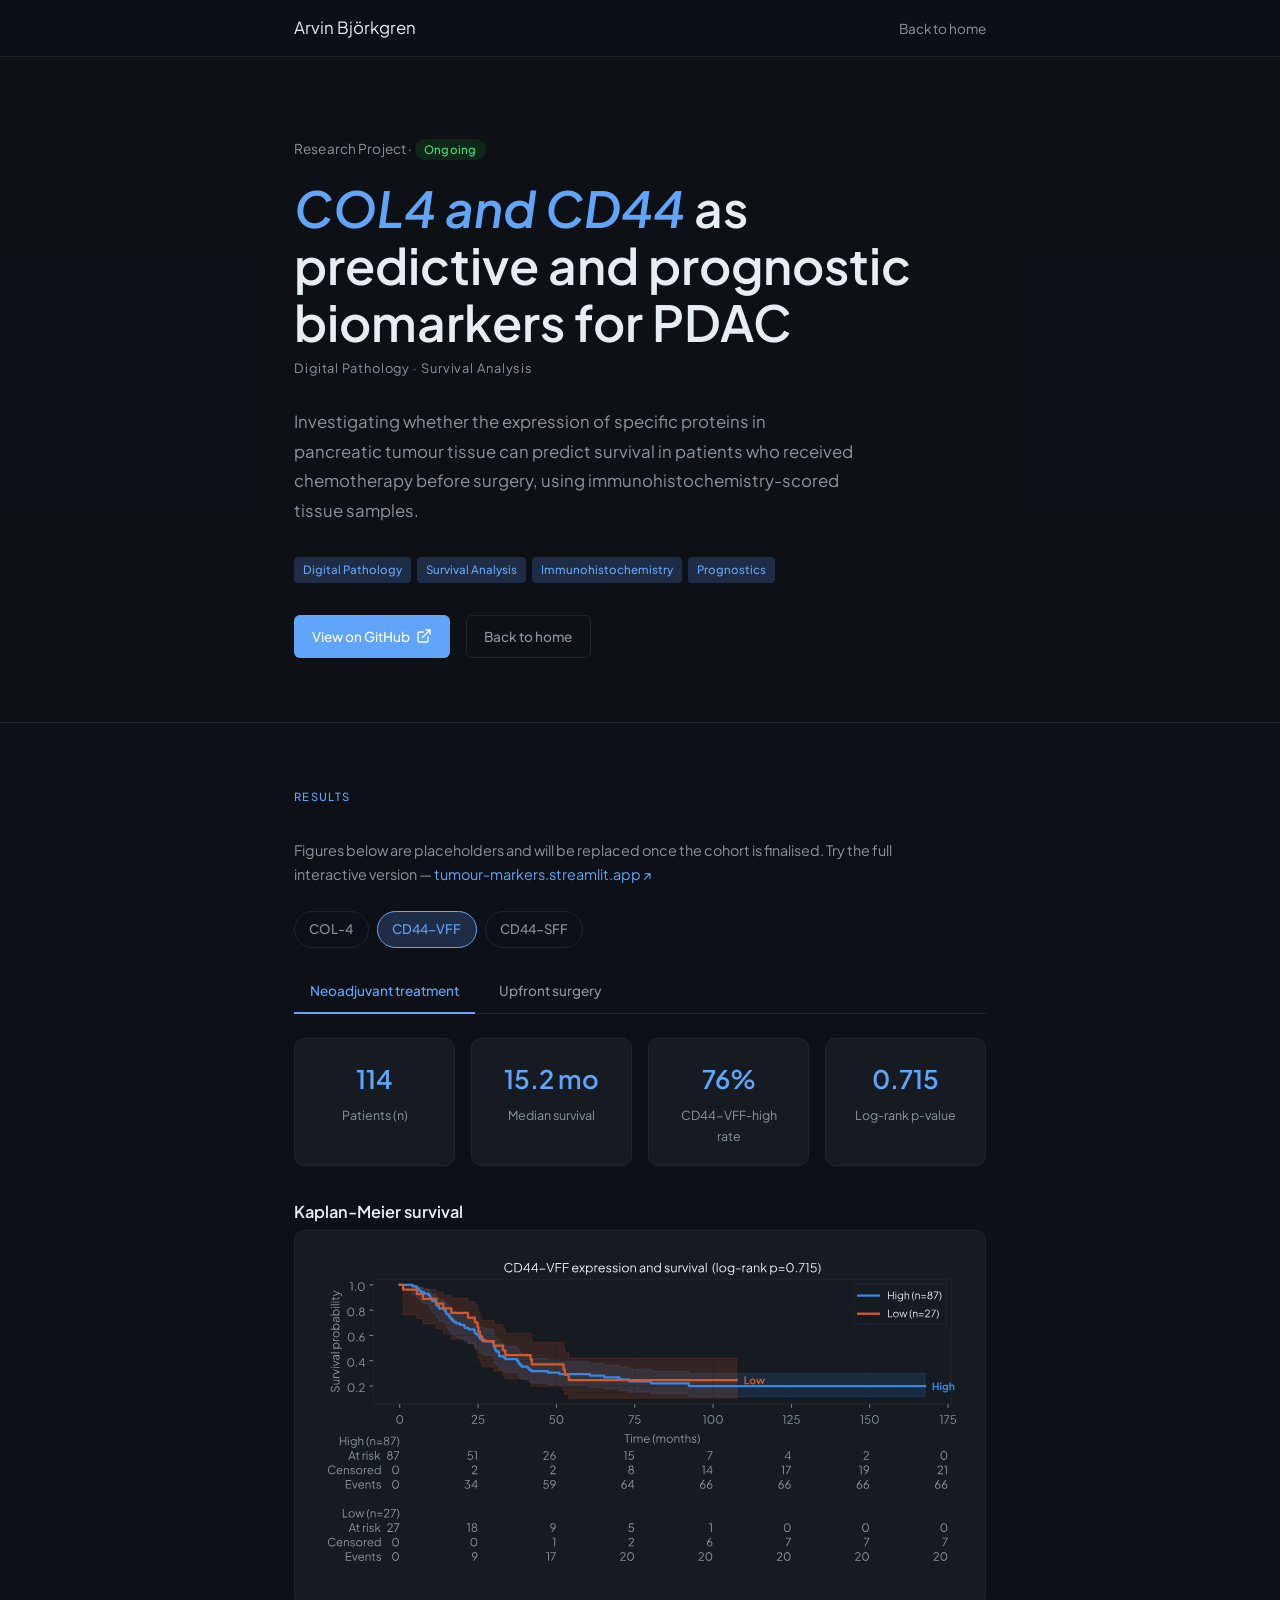
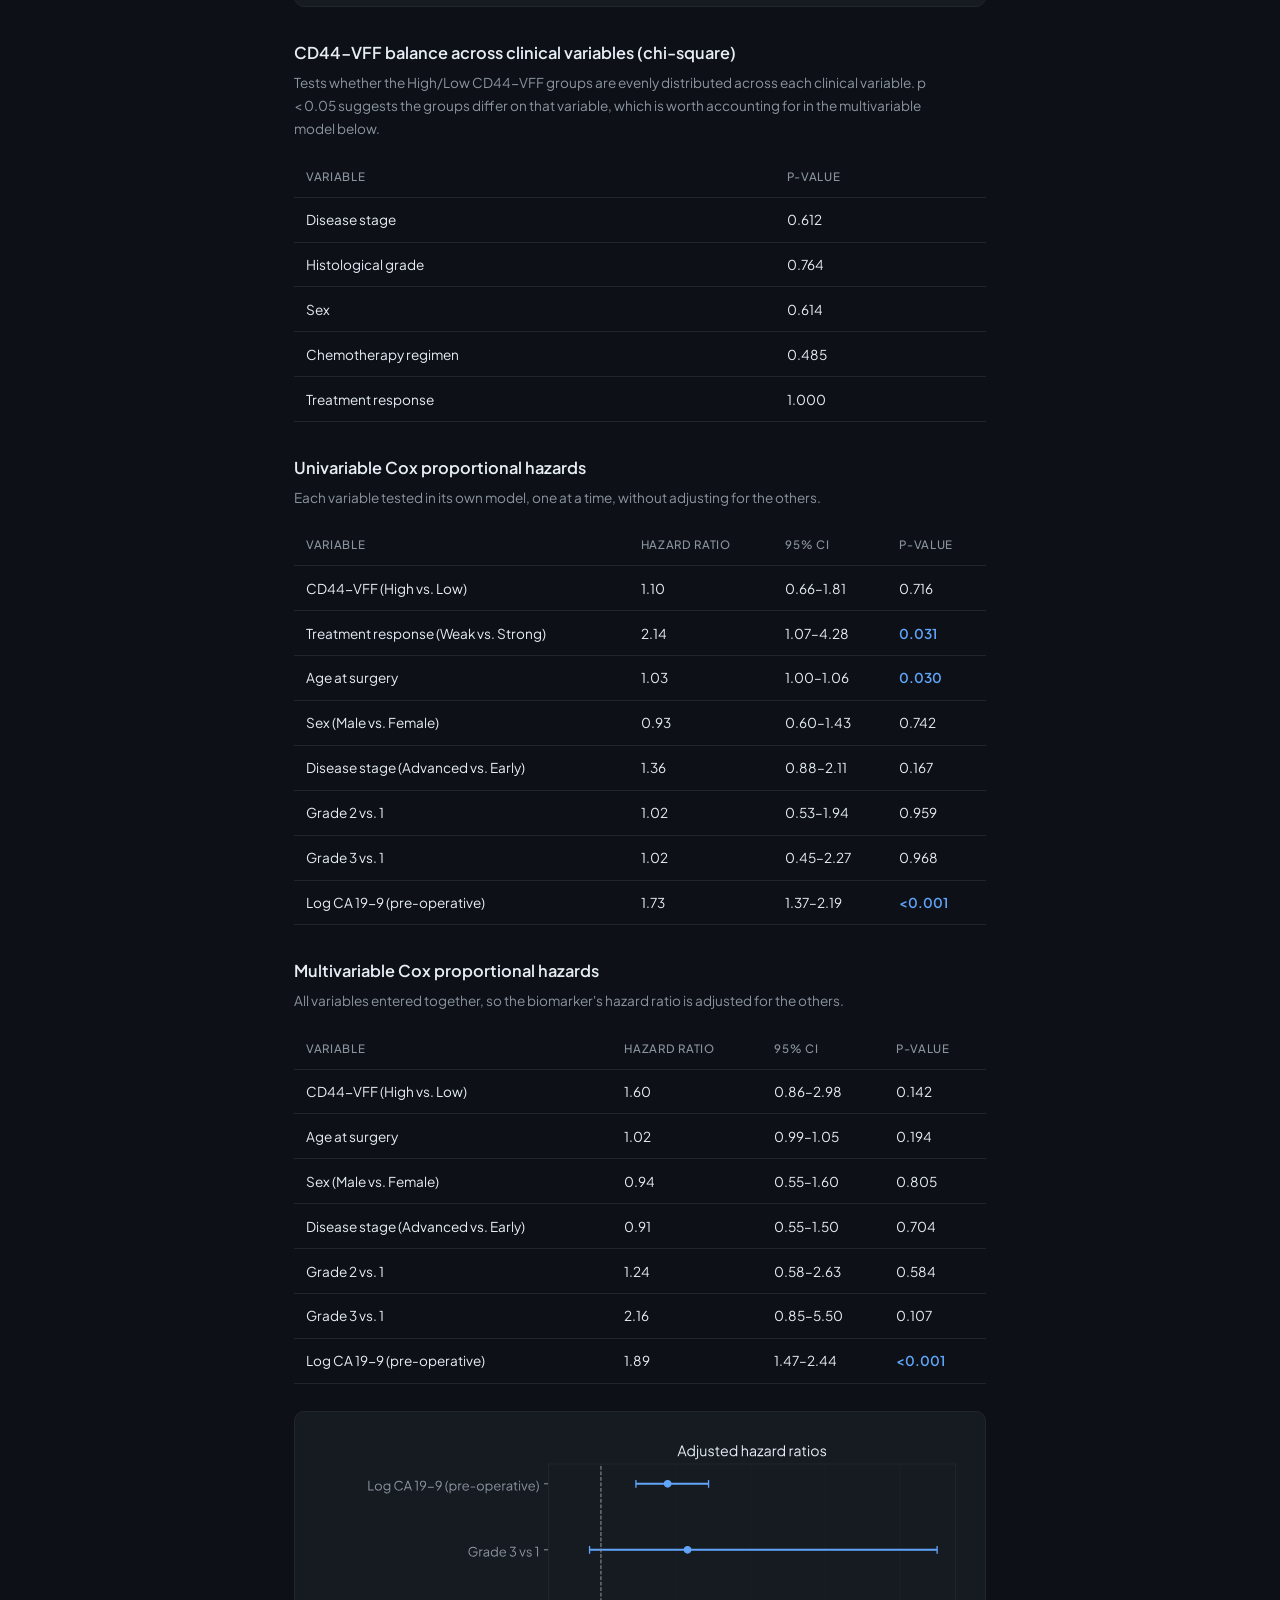
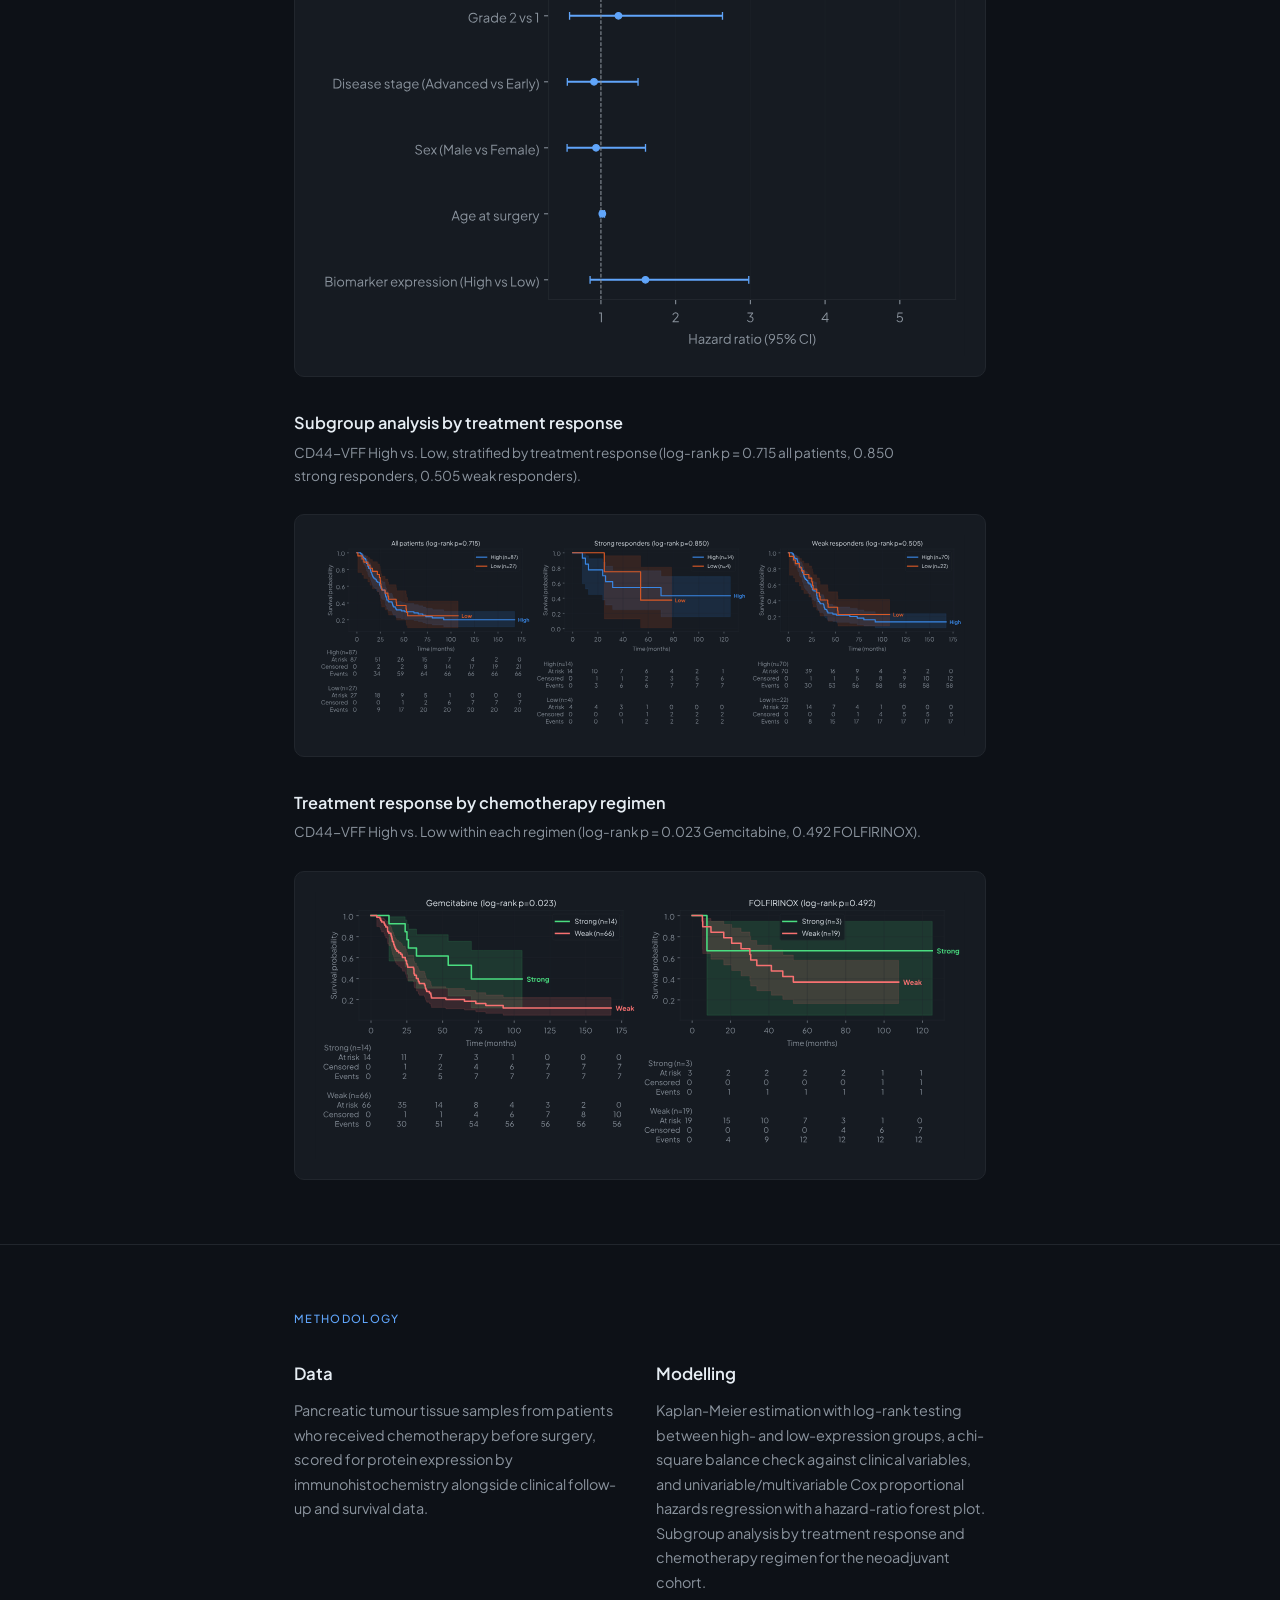
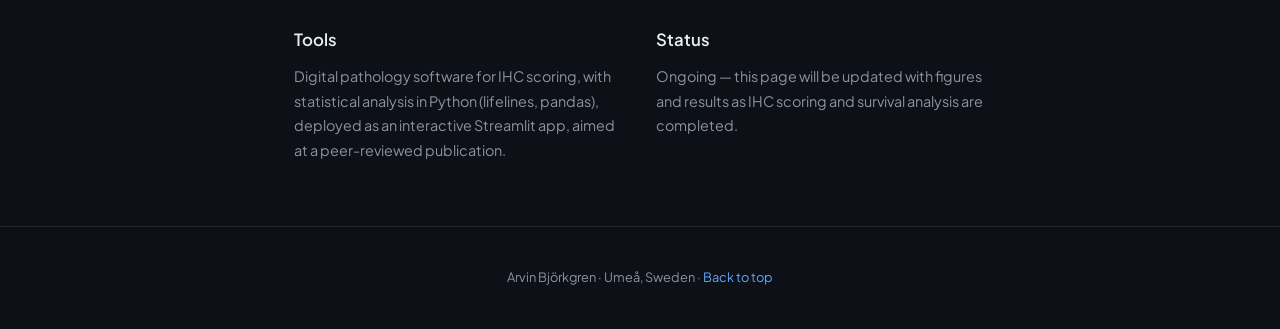
==== commit e3da6737: "Added CD44-VFF survival analysis results." ====
--- a/survival.html
+++ b/survival.html
@@ -97,16 +97,15 @@
         <div class="tab-panel" id="panel-vff-neo">
 
           <div class="stats-grid">
-            <div class="stat-card"><div class="stat-value">—</div><div class="stat-label">Patients (n)</div></div>
-            <div class="stat-card"><div class="stat-value">—</div><div class="stat-label">Median survival</div></div>
-            <div class="stat-card"><div class="stat-value">—</div><div class="stat-label">CD44-VFF-high rate</div></div>
-            <div class="stat-card"><div class="stat-value">—</div><div class="stat-label">Log-rank p-value</div></div>
+            <div class="stat-card"><div class="stat-value">114</div><div class="stat-label">Patients (n)</div></div>
+            <div class="stat-card"><div class="stat-value">15.2 mo</div><div class="stat-label">Median survival</div></div>
+            <div class="stat-card"><div class="stat-value">76%</div><div class="stat-label">CD44-VFF-high rate</div></div>
+            <div class="stat-card"><div class="stat-value">0.715</div><div class="stat-label">Log-rank p-value</div></div>
           </div>
 
           <p class="cohort-subheading">Kaplan-Meier survival</p>
-          <div class="plot-placeholder">
-            <strong>CD44-VFF expression and survival</strong>
-            <span>High vs. low expression, neoadjuvant cohort</span>
+          <div class="plot-figure">
+            <img src="media/cd44-vff/kaplan_meier_neo.svg" alt="Kaplan-Meier curves: CD44-VFF High (n=87) vs. Low (n=27) expression and survival, neoadjuvant cohort, log-rank p=0.715" />
           </div>
 
           <p class="cohort-subheading">CD44-VFF balance across clinical variables (chi-square)</p>
@@ -118,11 +117,11 @@
           <table class="results-table">
             <thead><tr><th>Variable</th><th>p-value</th></tr></thead>
             <tbody>
-              <tr><td class="muted">Disease stage</td><td class="muted">—</td></tr>
-              <tr><td class="muted">Histological grade</td><td class="muted">—</td></tr>
-              <tr><td class="muted">Sex</td><td class="muted">—</td></tr>
-              <tr><td class="muted">Chemotherapy regimen</td><td class="muted">—</td></tr>
-              <tr><td class="muted">Treatment response</td><td class="muted">—</td></tr>
+              <tr><td>Disease stage</td><td>0.612</td></tr>
+              <tr><td>Histological grade</td><td>0.764</td></tr>
+              <tr><td>Sex</td><td>0.614</td></tr>
+              <tr><td>Chemotherapy regimen</td><td>0.485</td></tr>
+              <tr><td>Treatment response</td><td>1.000</td></tr>
             </tbody>
           </table>
 
@@ -131,14 +130,14 @@
           <table class="results-table">
             <thead><tr><th>Variable</th><th>Hazard ratio</th><th>95% CI</th><th>p-value</th></tr></thead>
             <tbody>
-              <tr><td class="muted">CD44-VFF (High vs. Low)</td><td class="muted">—</td><td class="muted">—</td><td class="muted">—</td></tr>
-              <tr><td class="muted">Disease stage</td><td class="muted">—</td><td class="muted">—</td><td class="muted">—</td></tr>
-              <tr><td class="muted">Histological grade</td><td class="muted">—</td><td class="muted">—</td><td class="muted">—</td></tr>
-              <tr><td class="muted">Sex</td><td class="muted">—</td><td class="muted">—</td><td class="muted">—</td></tr>
-              <tr><td class="muted">Age</td><td class="muted">—</td><td class="muted">—</td><td class="muted">—</td></tr>
-              <tr><td class="muted">Log CA 19-9</td><td class="muted">—</td><td class="muted">—</td><td class="muted">—</td></tr>
-              <tr><td class="muted">Chemotherapy regimen</td><td class="muted">—</td><td class="muted">—</td><td class="muted">—</td></tr>
-              <tr><td class="muted">Treatment response</td><td class="muted">—</td><td class="muted">—</td><td class="muted">—</td></tr>
+              <tr><td>CD44-VFF (High vs. Low)</td><td>1.10</td><td>0.66–1.81</td><td>0.716</td></tr>
+              <tr><td>Treatment response (Weak vs. Strong)</td><td>2.14</td><td>1.07–4.28</td><td class="sig">0.031</td></tr>
+              <tr><td>Age at surgery</td><td>1.03</td><td>1.00–1.06</td><td class="sig">0.030</td></tr>
+              <tr><td>Sex (Male vs. Female)</td><td>0.93</td><td>0.60–1.43</td><td>0.742</td></tr>
+              <tr><td>Disease stage (Advanced vs. Early)</td><td>1.36</td><td>0.88–2.11</td><td>0.167</td></tr>
+              <tr><td>Grade 2 vs. 1</td><td>1.02</td><td>0.53–1.94</td><td>0.959</td></tr>
+              <tr><td>Grade 3 vs. 1</td><td>1.02</td><td>0.45–2.27</td><td>0.968</td></tr>
+              <tr><td>Log CA 19-9 (pre-operative)</td><td>1.73</td><td>1.37–2.19</td><td class="sig">&lt;0.001</td></tr>
             </tbody>
           </table>
 
@@ -147,32 +146,30 @@
           <table class="results-table">
             <thead><tr><th>Variable</th><th>Hazard ratio</th><th>95% CI</th><th>p-value</th></tr></thead>
             <tbody>
-              <tr><td class="muted">CD44-VFF (High vs. Low)</td><td class="muted">—</td><td class="muted">—</td><td class="muted">—</td></tr>
-              <tr><td class="muted">Disease stage</td><td class="muted">—</td><td class="muted">—</td><td class="muted">—</td></tr>
-              <tr><td class="muted">Histological grade</td><td class="muted">—</td><td class="muted">—</td><td class="muted">—</td></tr>
-              <tr><td class="muted">Sex</td><td class="muted">—</td><td class="muted">—</td><td class="muted">—</td></tr>
-              <tr><td class="muted">Age</td><td class="muted">—</td><td class="muted">—</td><td class="muted">—</td></tr>
-              <tr><td class="muted">Log CA 19-9</td><td class="muted">—</td><td class="muted">—</td><td class="muted">—</td></tr>
-              <tr><td class="muted">Chemotherapy regimen</td><td class="muted">—</td><td class="muted">—</td><td class="muted">—</td></tr>
-              <tr><td class="muted">Treatment response</td><td class="muted">—</td><td class="muted">—</td><td class="muted">—</td></tr>
-            </tbody>
-          </table>
-          <div class="plot-placeholder">
-            <strong>Adjusted hazard ratios</strong>
-            <span>Forest plot, multivariable model</span>
+              <tr><td>CD44-VFF (High vs. Low)</td><td>1.60</td><td>0.86–2.98</td><td>0.142</td></tr>
+              <tr><td>Age at surgery</td><td>1.02</td><td>0.99–1.05</td><td>0.194</td></tr>
+              <tr><td>Sex (Male vs. Female)</td><td>0.94</td><td>0.55–1.60</td><td>0.805</td></tr>
+              <tr><td>Disease stage (Advanced vs. Early)</td><td>0.91</td><td>0.55–1.50</td><td>0.704</td></tr>
+              <tr><td>Grade 2 vs. 1</td><td>1.24</td><td>0.58–2.63</td><td>0.584</td></tr>
+              <tr><td>Grade 3 vs. 1</td><td>2.16</td><td>0.85–5.50</td><td>0.107</td></tr>
+              <tr><td>Log CA 19-9 (pre-operative)</td><td>1.89</td><td>1.47–2.44</td><td class="sig">&lt;0.001</td></tr>
+            </tbody>
+          </table>
+          <br>
+          <div class="plot-figure">
+            <img src="media/cd44-vff/forest_plot_neo.svg" alt="Forest plot of adjusted hazard ratios, multivariable Cox model, neoadjuvant cohort" />
           </div>
 
           <p class="cohort-subheading">Subgroup analysis by treatment response</p>
-          <div class="plot-row">
-            <div class="plot-placeholder plot-placeholder-sm"><strong>All patients</strong></div>
-            <div class="plot-placeholder plot-placeholder-sm"><strong>Strong responders</strong></div>
-            <div class="plot-placeholder plot-placeholder-sm"><strong>Weak responders</strong></div>
+          <p class="cohort-caption">CD44-VFF High vs. Low, stratified by treatment response (log-rank p = 0.715 all patients, 0.850 strong responders, 0.505 weak responders).</p>
+          <br><div class="plot-figure">
+            <img src="media/cd44-vff/subgroup_response_neo.svg" alt="Kaplan-Meier subgroup analysis of CD44-VFF by treatment response: all patients, strong responders, weak responders" />
           </div>
 
           <p class="cohort-subheading">Treatment response by chemotherapy regimen</p>
-          <div class="plot-row">
-            <div class="plot-placeholder plot-placeholder-sm"><strong>Gemcitabine</strong></div>
-            <div class="plot-placeholder plot-placeholder-sm"><strong>FOLFIRINOX</strong></div>
+          <p class="cohort-caption">CD44-VFF High vs. Low within each regimen (log-rank p = 0.023 Gemcitabine, 0.492 FOLFIRINOX).</p>
+          <br><div class="plot-figure">
+            <img src="media/cd44-vff/subgroup_regimen_neo.svg" alt="Kaplan-Meier subgroup analysis of CD44-VFF by chemotherapy regimen: Gemcitabine and FOLFIRINOX" />
           </div>
         </div>
 
--- a/css/style.css
+++ b/css/style.css
@@ -497,6 +497,24 @@
   margin-top: 1rem;
 }
 
+.plot-figure {
+  background: var(--white);
+  border: 1px solid var(--border);
+  border-radius: 10px;
+  padding: 1.25rem;
+}
+
+.plot-figure img {
+  width: 100%;
+  height: auto;
+  display: block;
+}
+
+.results-table td.sig {
+  color: var(--accent);
+  font-weight: 600;
+}
+
 .results-table {
   width: 100%;
   border-collapse: collapse;
